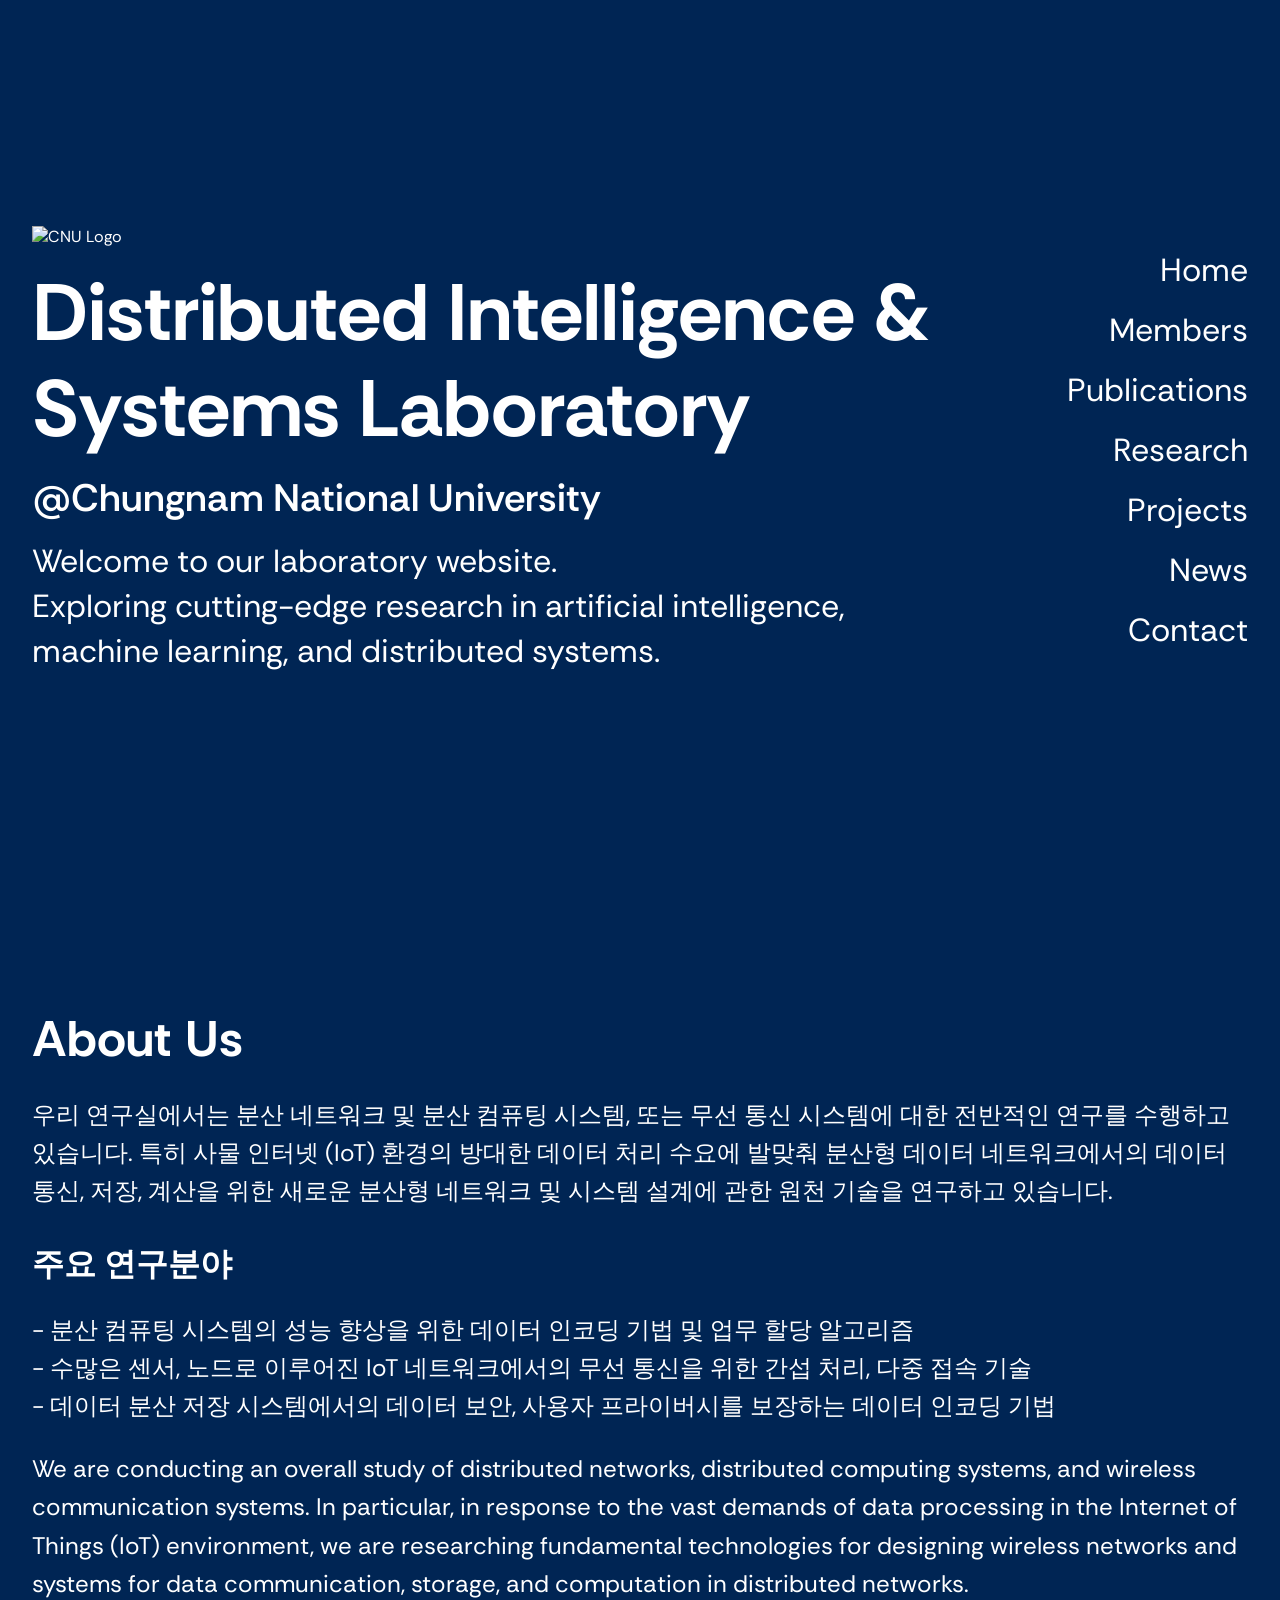
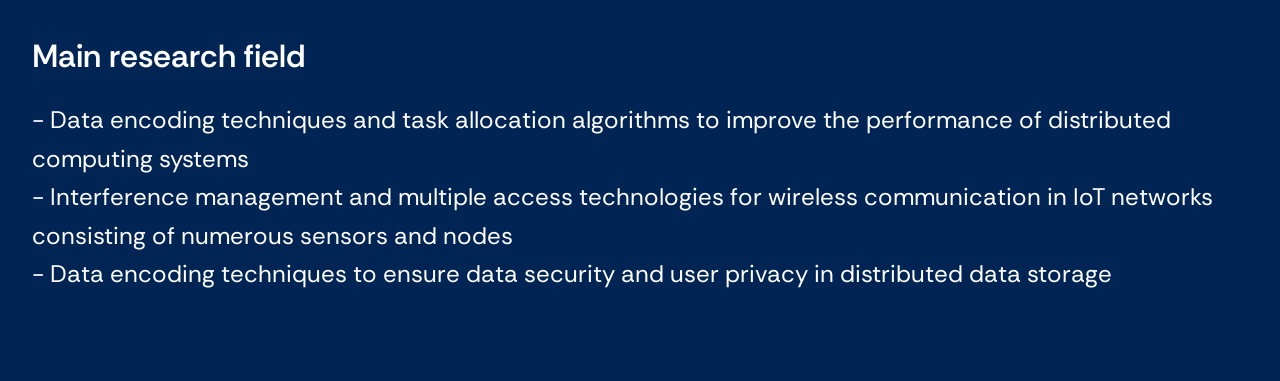
==== index.html @ 3c8310c6 "Add files via upload" ====
<!DOCTYPE html>
<html lang="en">
<head>
  <!-- Open Graph meta tags -->
  <meta property="og:url" content="https://dislab5504.github.io/index.html">
  <meta property="og:title" content="CNU DIS LAB">
  <meta property="og:type" content="website">
  <meta property="og:image" content="https://github.com/dislab5504/dislab5504.github.io/blob/main/assets/thumb.JPG">
  <meta property="og:description" content="Welcome to our laboratory website. Exploring cutting-edge research in artificial intelligence, machine learning, and distributed systems.">
  <meta charset="UTF-8">
  <title>Distributed Intelligence &amp; Systems Laboratory</title>
  <meta name="viewport" content="width=device-width, initial-scale=1.0">

  <!-- Rethink Sans 폰트 로드 (가중치 300, 600, 700 사용, Variable 포함) -->
  <link href="https://fonts.googleapis.com/css2?family=Rethink+Sans:wght@300;600;700&display=swap" rel="stylesheet">

  <!-- three.js, Vanta.js -->
  <script src="https://cdnjs.cloudflare.com/ajax/libs/three.js/r134/three.min.js"></script>
  <!-- 실제 환경에 맞춰 Vanta.js 경로 수정 -->
  <script src="./dist/vanta.net.min.js"></script>

  <style>
    /* 기본 리셋 및 폰트 적용 */
    html, body {
      margin: 0;
      padding: 0;
      width: 100%;
      height: 100%;
      font-family: 'Rethink Sans', sans-serif;
      background-color: #002554; /* Pantone 655C 근사값 */
      color: #ffffff;
      box-sizing: border-box;
    }
    *, *::before, *::after {
      box-sizing: inherit;
    }

    /* Vanta.js 전체 화면 컨테이너 */
    .vanta-container {
      position: relative;
      width: 100%;
      height: 100vh;  /* 화면 전체 높이를 Vanta가 차지하도록 */
      overflow: hidden;
    }
    .vanta-bg {
      position: absolute;
      top: 0;
      left: 0;
      width: 100%;
      height: 100%;
      z-index: -1; /* 내용 뒤에 위치 */
    }

    /* 전체를 감싸는 래퍼: 가로 폭 제한 & 좌우 패딩 */
    .wrapper {
      display: flex;
      align-items: center;            /* 수직 가운데 정렬 */
      justify-content: space-between; /* 왼쪽: 콘텐츠, 오른쪽: 메뉴 */
      width: 100%;
      height: 100%;
      max-width: 2560px;             /* 요청에 따른 최대 폭 */
      margin: 0 auto;
      padding: 2rem;                 /* 좌우 간격을 넉넉히 */
    }

    /* 왼쪽 콘텐츠 */
    .content {
      max-width: 1200px;             /* 콘텐츠 폭 (필요 시 조정) */
      text-align: left;
    }
    /* 로고 크기: 더 크게 조정 */
    .logo {
      width: clamp(120px, 15vh, 200px);
      margin-bottom: 2vh;
    }

    /* 연구실 이름: Bold(700) */
    h1 {
      margin: 0;
      font-size: clamp(40px, 7vw, 80px); /* 최소 40px ~ 최대 80px */
      font-weight: 700;
      line-height: 1.2;
    }

    /* @ChungNam National University: Semi-Bold(600) */
    .semi-bold {
      font-size: clamp(20px, 3vw, 40px);
      font-weight: 600;
      margin-top: 1rem;
      display: block;
    }

    /* 설명 텍스트: 폰트 사이즈 줄임 */
    .desc {
      font-size: clamp(16px, 2.5vw, 32px);
      font-weight: 200;
      line-height: 1.4;
      margin: 1rem 0 0 0;
    }

    /* 오른쪽 메뉴 */
    .menu {
      display: flex;
      flex-direction: column;
      align-items: flex-end;
      gap: 2vh; /* 메뉴 항목 간 간격 */
    }
    .menu a {
      color: #ffffff;
      text-decoration: none;
      font-size: clamp(18px, 3vw, 32px);
      font-weight: 400;
      transition: color 0.3s;
    }
    .menu a:hover {
      color: #ccc;
    }

    /* About Us 섹션 스타일 */
    .about-section {
      background-color: #002554;  /* 전체 페이지와 동일한 배경색 */
      color: #ffffff;
      padding: 4rem 2rem;        /* 내용이 잘 보이도록 여백 추가 */
      max-width: 2560px;         /* 상단 wrapper와 동일한 최대 폭 기준 */
      margin: 0 auto;
    }
    .about-section h2 {
      font-size: clamp(30px, 5vw, 50px);
      font-weight: 700;
      margin-bottom: 1.5rem;
    }
    .about-section p {
      font-size: clamp(16px, 2vw, 24px);
      line-height: 1.6;
      margin-bottom: 1.5rem;
    }
    .about-section h3 {
      font-size: clamp(20px, 3vw, 32px);
      font-weight: 600;
      margin-top: 2rem;
      margin-bottom: 1rem;
    }
  </style>
</head>
<body>
  <!-- 상단(첫 화면) 영역 -->
  <div class="vanta-container" id="vanta-area">
    <div class="vanta-bg"></div>

    <!-- 좌: 콘텐츠, 우: 메뉴 -->
    <div class="wrapper">
      <!-- 왼쪽 콘텐츠 -->
      <div class="content">
        <img
          src="https://raw.githubusercontent.com/dislab5504/dislab5504.github.io/main/src/img/cnu_logo.png"
          alt="CNU Logo"
          class="logo"
        >
        <h1>Distributed Intelligence &amp; Systems Laboratory</h1>
        
        <!-- @ChungNam National University -->
        <div class="semi-bold">@Chungnam National University</div>
        
        <!-- 설명 텍스트 -->
        <div class="desc">
          Welcome to our laboratory website.<br>
          Exploring cutting-edge research in artificial intelligence,<br>
          machine learning, and distributed systems.
        </div>
      </div>

      <!-- 오른쪽 메뉴 -->
      <nav class="menu">
        <a href="#">Home</a>
        <a href="members.html">Members</a>
        <a href="publications.html">Publications</a>
        <a href="research.html">Research</a>
        <a href="projects.html">Projects</a>
        
        <a href="news.html">News</a>
        <!-- Contact 메뉴 추가 -->
        <a href="contact.html">Contact</a>
      </nav>
    </div>
  </div>
  
  <!-- 스크롤을 내려서 볼 수 있는 About Us 섹션 -->
  <section class="about-section">
    <h2>About Us</h2>
    <p>
      우리 연구실에서는 분산 네트워크 및 분산 컴퓨팅 시스템, 또는 무선 통신 시스템에 대한 전반적인 연구를 수행하고 있습니다.
      특히 사물 인터넷 (IoT) 환경의 방대한 데이터 처리 수요에 발맞춰 분산형 데이터 네트워크에서의 데이터 통신, 저장, 계산을 위한 
      새로운 분산형 네트워크 및 시스템 설계에 관한 원천 기술을 연구하고 있습니다.
    </p>
    <h3>주요 연구분야</h3>
    <p>
      - 분산 컴퓨팅 시스템의 성능 향상을 위한 데이터 인코딩 기법 및 업무 할당 알고리즘<br>
      - 수많은 센서, 노드로 이루어진 IoT 네트워크에서의 무선 통신을 위한 간섭 처리, 다중 접속 기술<br>
      - 데이터 분산 저장 시스템에서의 데이터 보안, 사용자 프라이버시를 보장하는 데이터 인코딩 기법
    </p>
    <p>
      We are conducting an overall study of distributed networks, distributed computing systems, and wireless communication systems.
      In particular, in response to the vast demands of data processing in the Internet of Things (IoT) environment, we are researching
      fundamental technologies for designing wireless networks and systems for data communication, storage, and computation in
      distributed networks.
    </p>
    <h3>Main research field</h3>
    <p>
      - Data encoding techniques and task allocation algorithms to improve the performance of distributed computing systems<br>
      - Interference management and multiple access technologies for wireless communication in IoT networks consisting of numerous sensors and nodes<br>
      - Data encoding techniques to ensure data security and user privacy in distributed data storage
    </p>
  </section>

  <!-- Vanta.js 초기화 스크립트 -->
  <script>
    VANTA.NET({
      el: "#vanta-area",
      mouseControls: true,
      touchControls: true,
      gyroControls: false,
      minHeight: 200.00,
      minWidth: 200.00,
      scale: 1.00,
      scaleMobile: 1.00,
      color: 0xffffff,         // 라인 색상
      backgroundColor: 0x002554, // Pantone 655C 헥스 코드
      points: 20               // points 설정
    });
  </script>
</body>
</html>
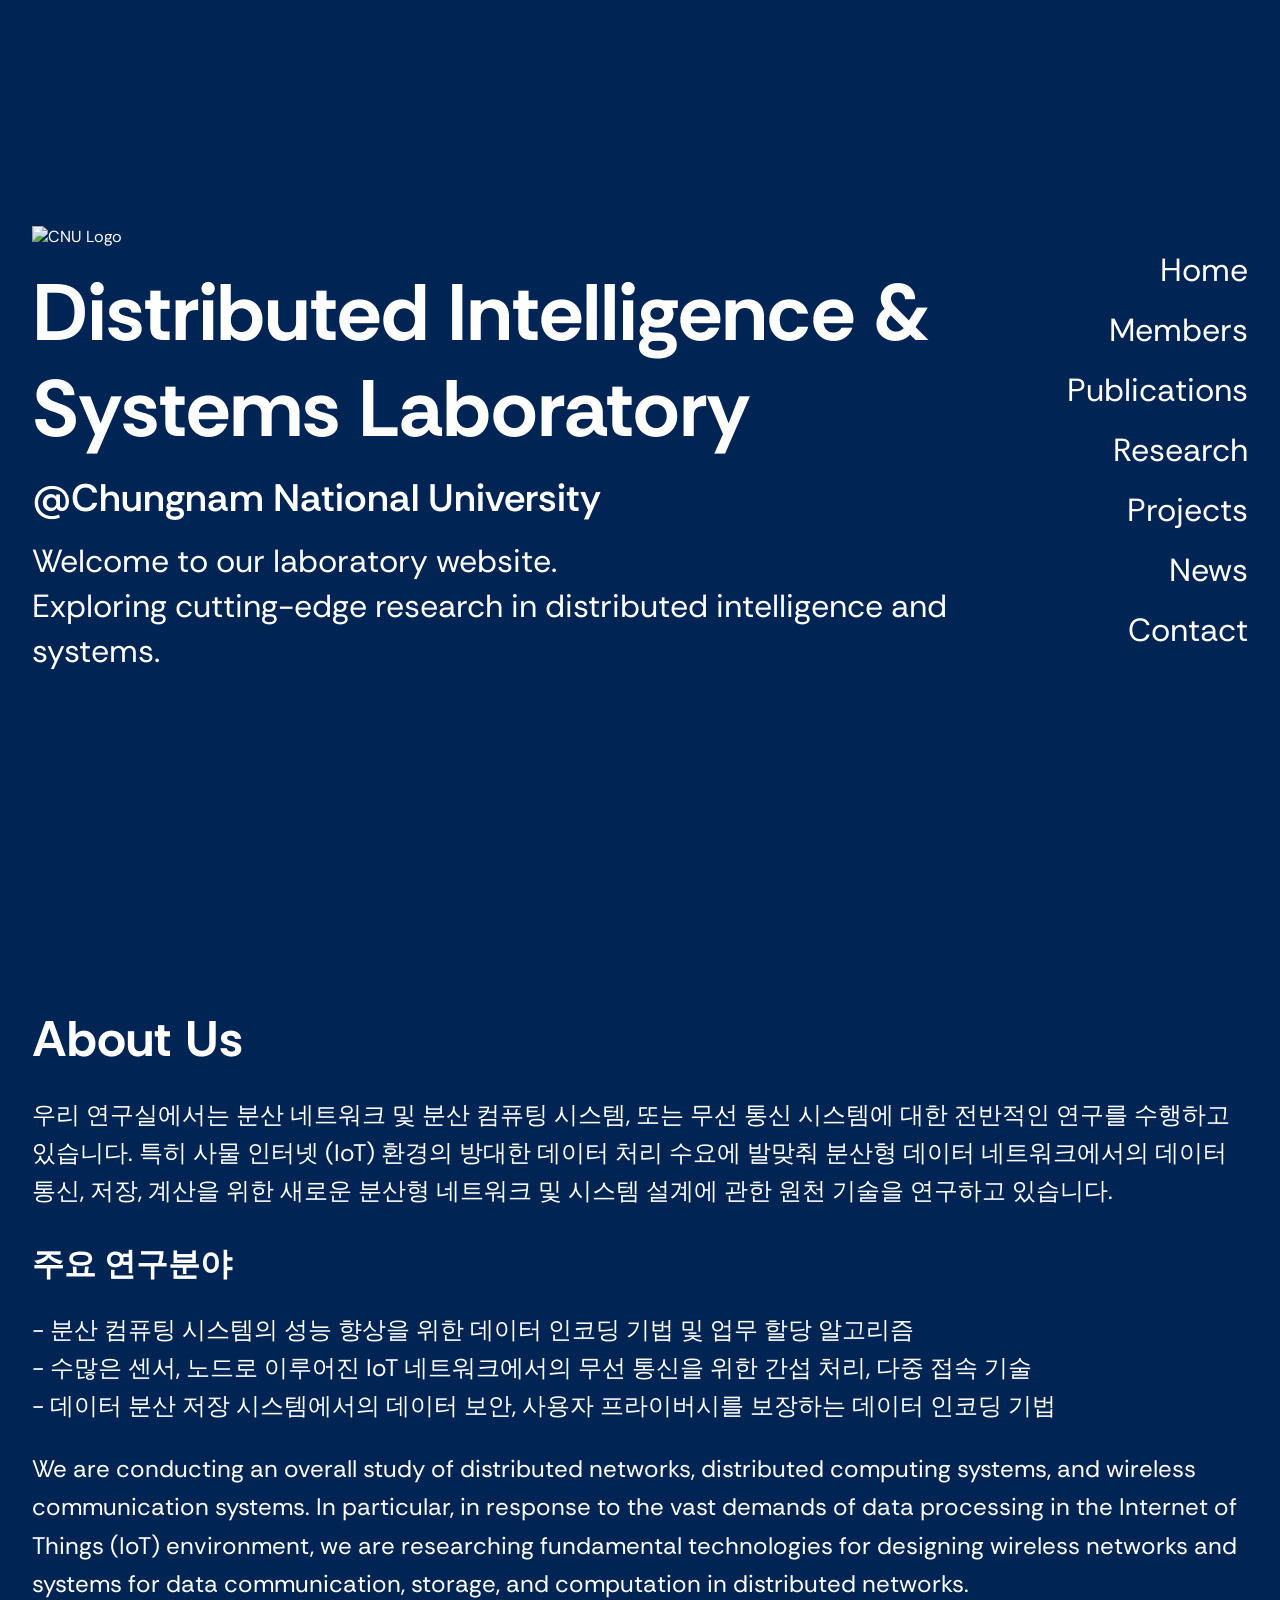
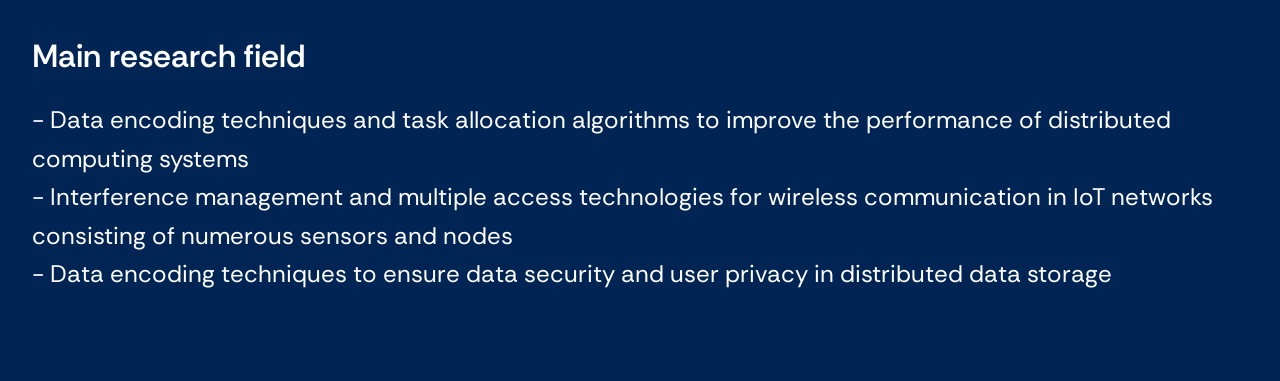
==== commit 1d787135: "Update index.html" ====
--- a/index.html
+++ b/index.html
@@ -164,8 +164,8 @@
         <!-- 설명 텍스트 -->
         <div class="desc">
           Welcome to our laboratory website.<br>
-          Exploring cutting-edge research in artificial intelligence,<br>
-          machine learning, and distributed systems.
+          Exploring cutting-edge research in distributed intelligence and systems.<br>
+           
         </div>
       </div>
 
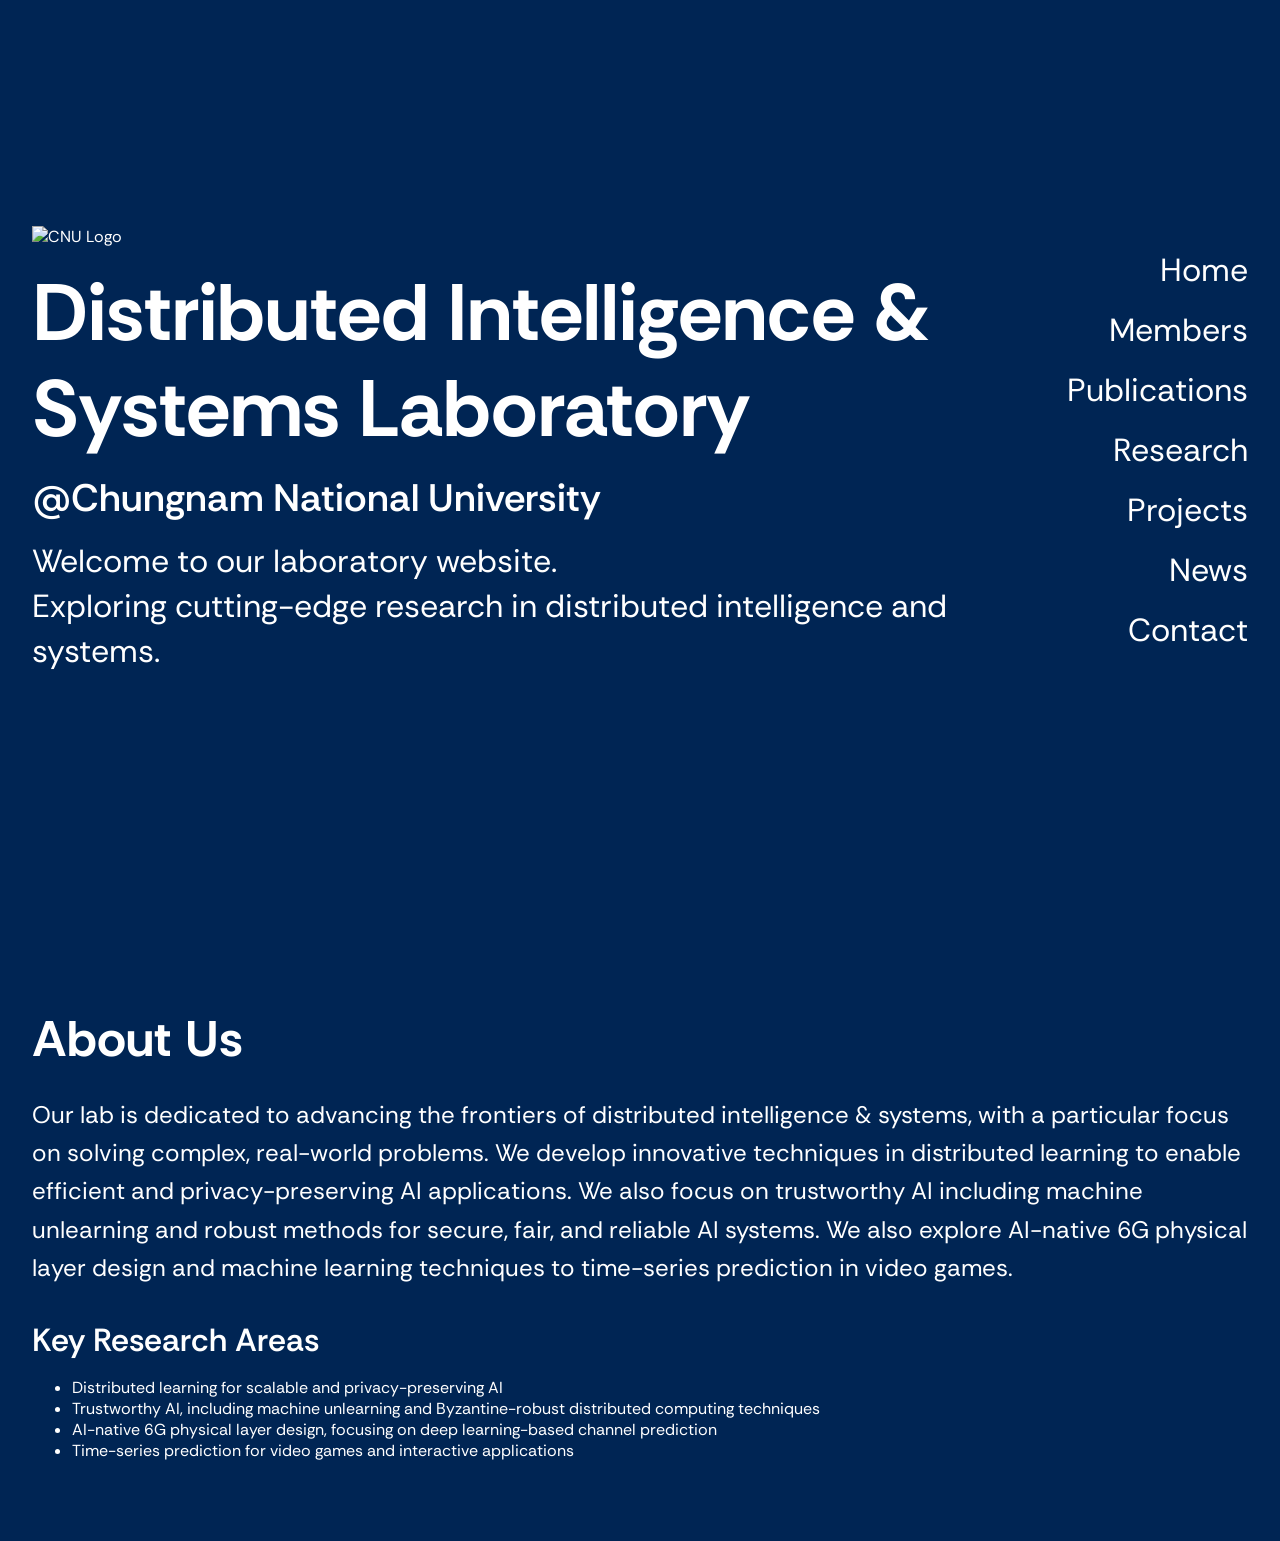
==== commit 217fe417: "Update index.html" ====
--- a/index.html
+++ b/index.html
@@ -184,32 +184,19 @@
     </div>
   </div>
   
-  <!-- 스크롤을 내려서 볼 수 있는 About Us 섹션 -->
+  <!-- Updated About Us Section -->
   <section class="about-section">
     <h2>About Us</h2>
     <p>
-      우리 연구실에서는 분산 네트워크 및 분산 컴퓨팅 시스템, 또는 무선 통신 시스템에 대한 전반적인 연구를 수행하고 있습니다.
-      특히 사물 인터넷 (IoT) 환경의 방대한 데이터 처리 수요에 발맞춰 분산형 데이터 네트워크에서의 데이터 통신, 저장, 계산을 위한 
-      새로운 분산형 네트워크 및 시스템 설계에 관한 원천 기술을 연구하고 있습니다.
+      Our lab is dedicated to advancing the frontiers of distributed intelligence &amp; systems, with a particular focus on solving complex, real-world problems. We develop innovative techniques in distributed learning to enable efficient and privacy-preserving AI applications. We also focus on trustworthy AI including machine unlearning and robust methods for secure, fair, and reliable AI systems. We also explore AI-native 6G physical layer design and machine learning techniques to time-series prediction in video games.
     </p>
-    <h3>주요 연구분야</h3>
-    <p>
-      - 분산 컴퓨팅 시스템의 성능 향상을 위한 데이터 인코딩 기법 및 업무 할당 알고리즘<br>
-      - 수많은 센서, 노드로 이루어진 IoT 네트워크에서의 무선 통신을 위한 간섭 처리, 다중 접속 기술<br>
-      - 데이터 분산 저장 시스템에서의 데이터 보안, 사용자 프라이버시를 보장하는 데이터 인코딩 기법
-    </p>
-    <p>
-      We are conducting an overall study of distributed networks, distributed computing systems, and wireless communication systems.
-      In particular, in response to the vast demands of data processing in the Internet of Things (IoT) environment, we are researching
-      fundamental technologies for designing wireless networks and systems for data communication, storage, and computation in
-      distributed networks.
-    </p>
-    <h3>Main research field</h3>
-    <p>
-      - Data encoding techniques and task allocation algorithms to improve the performance of distributed computing systems<br>
-      - Interference management and multiple access technologies for wireless communication in IoT networks consisting of numerous sensors and nodes<br>
-      - Data encoding techniques to ensure data security and user privacy in distributed data storage
-    </p>
+    <h3>Key Research Areas</h3>
+    <ul>
+      <li>Distributed learning for scalable and privacy-preserving AI</li>
+      <li>Trustworthy AI, including machine unlearning and Byzantine-robust distributed computing techniques</li>
+      <li>AI-native 6G physical layer design, focusing on deep learning-based channel prediction</li>
+      <li>Time-series prediction for video games and interactive applications</li>
+    </ul>
   </section>
 
   <!-- Vanta.js 초기화 스크립트 -->
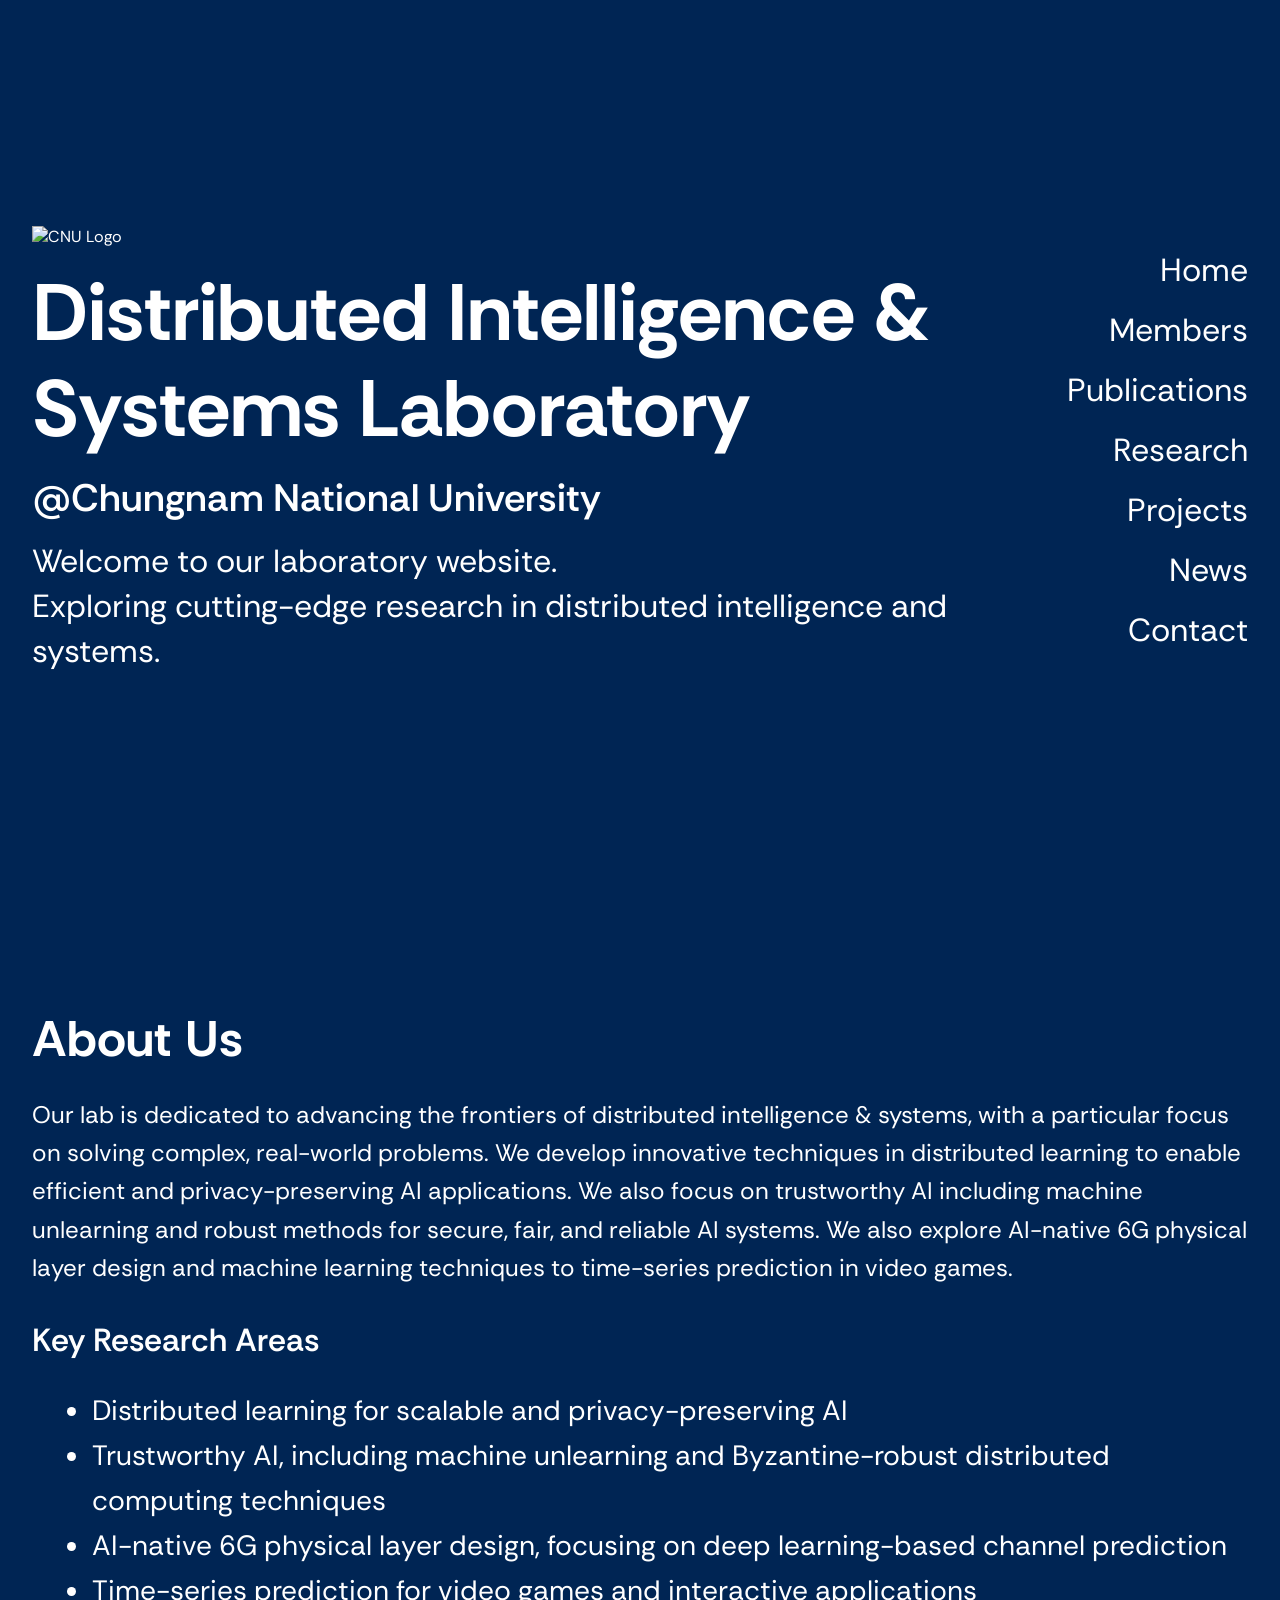
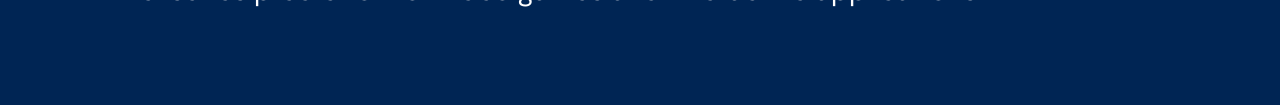
==== commit 42b8b2f6: "Update index.html" ====
--- a/index.html
+++ b/index.html
@@ -185,19 +185,21 @@
   </div>
   
   <!-- Updated About Us Section -->
+  <!-- Updated About Us Section with Larger List Font -->
   <section class="about-section">
     <h2>About Us</h2>
     <p>
       Our lab is dedicated to advancing the frontiers of distributed intelligence &amp; systems, with a particular focus on solving complex, real-world problems. We develop innovative techniques in distributed learning to enable efficient and privacy-preserving AI applications. We also focus on trustworthy AI including machine unlearning and robust methods for secure, fair, and reliable AI systems. We also explore AI-native 6G physical layer design and machine learning techniques to time-series prediction in video games.
     </p>
     <h3>Key Research Areas</h3>
-    <ul>
+    <ul style="font-size: clamp(18px, 2.5vw, 28px); line-height: 1.6; margin-left: 20px;">
       <li>Distributed learning for scalable and privacy-preserving AI</li>
       <li>Trustworthy AI, including machine unlearning and Byzantine-robust distributed computing techniques</li>
       <li>AI-native 6G physical layer design, focusing on deep learning-based channel prediction</li>
       <li>Time-series prediction for video games and interactive applications</li>
     </ul>
   </section>
+
 
   <!-- Vanta.js 초기화 스크립트 -->
   <script>
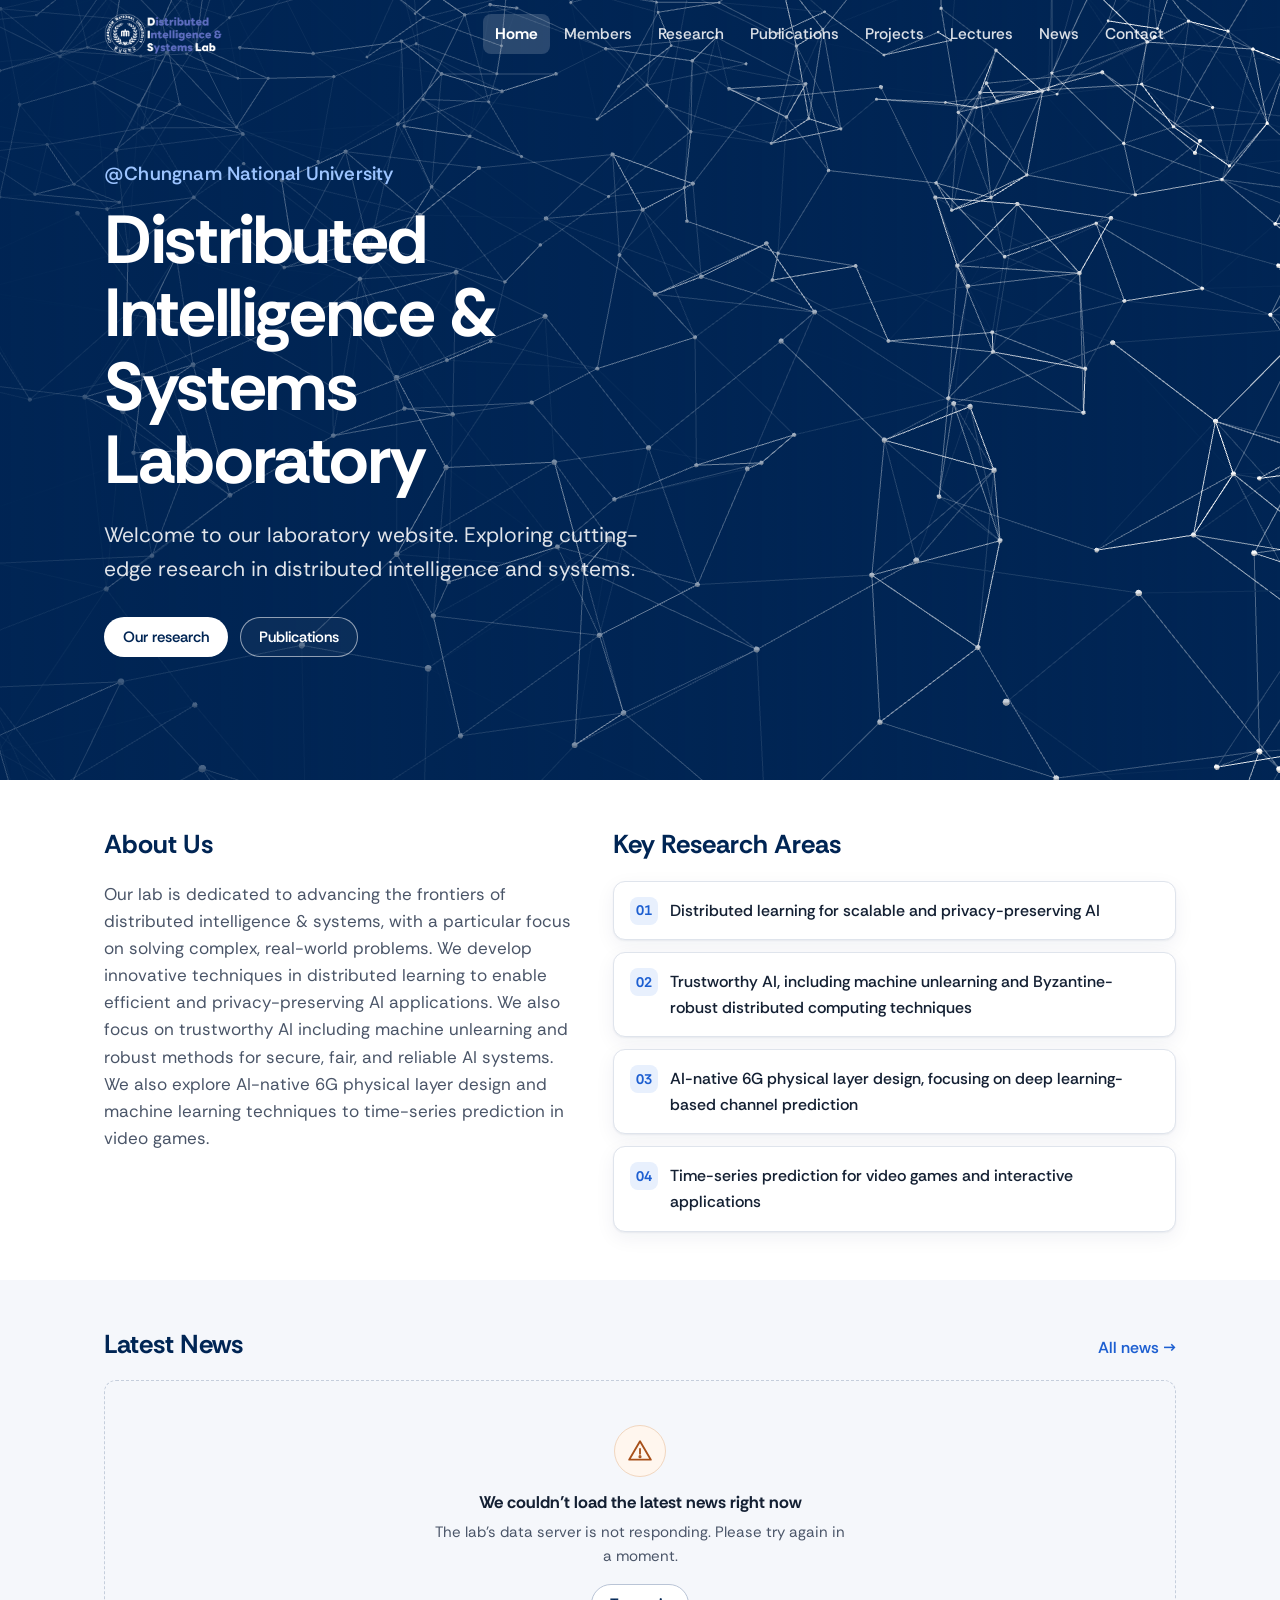
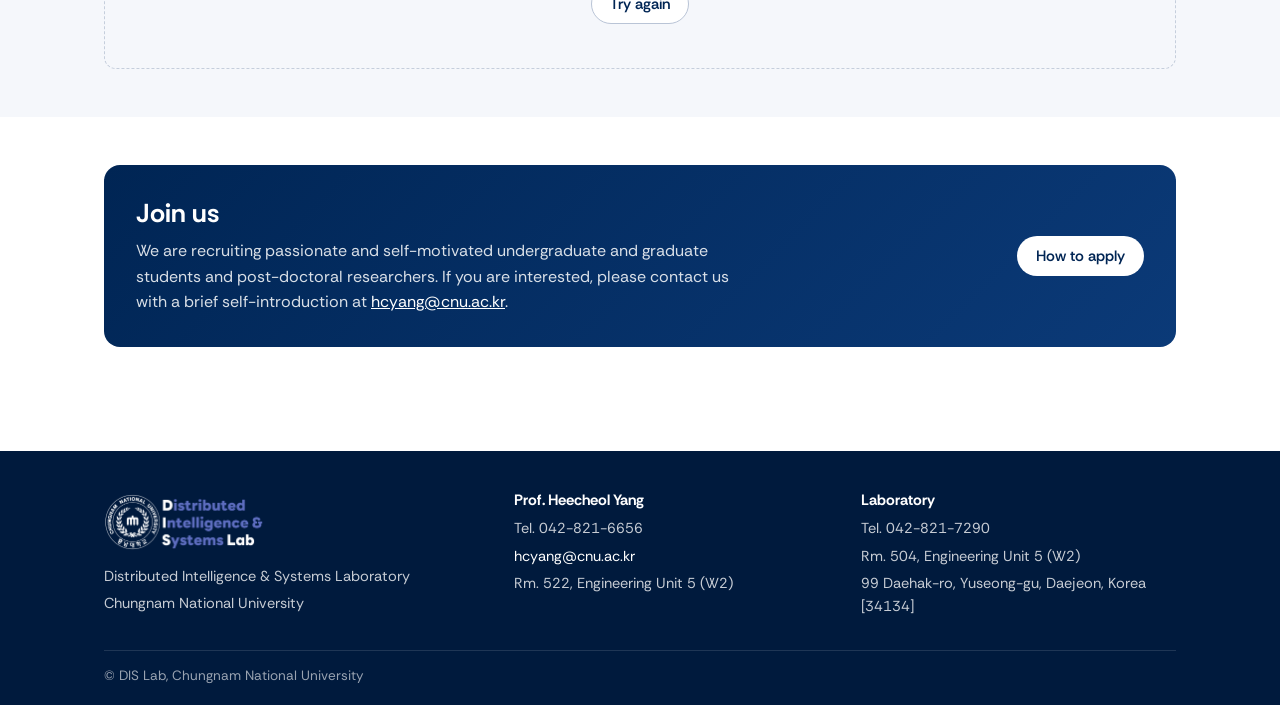
==== commit 171a4274: "Redesign public pages; shared API config, year-grouped publications - Shared header/footer/styleshee" ====
--- a/index.html
+++ b/index.html
@@ -1,221 +1,165 @@
 <!DOCTYPE html>
 <html lang="en">
 <head>
-  <!-- Open Graph meta tags -->
-  <meta property="og:url" content="https://dislab5504.github.io/index.html">
-  <meta property="og:title" content="CNU DIS LAB">
+  <meta charset="UTF-8">
+  <meta name="viewport" content="width=device-width, initial-scale=1.0">
+  <title>Distributed Intelligence &amp; Systems Laboratory</title>
+  <meta name="description" content="Distributed Intelligence &amp; Systems Laboratory at Chungnam National University: research in distributed learning, trustworthy AI and AI-native 6G.">
   <meta property="og:type" content="website">
-  <meta property="og:image" content="https://github.com/dislab5504/dislab5504.github.io/blob/main/assets/thumb.JPG">
-  <meta property="og:description" content="Welcome to our laboratory website. Exploring cutting-edge research in artificial intelligence, machine learning, and distributed systems.">
-  <meta charset="UTF-8">
-  <title>Distributed Intelligence &amp; Systems Laboratory</title>
-  <meta name="viewport" content="width=device-width, initial-scale=1.0">
-
-  <!-- Rethink Sans 폰트 로드 (가중치 300, 600, 700 사용, Variable 포함) -->
-  <link href="https://fonts.googleapis.com/css2?family=Rethink+Sans:wght@300;600;700&display=swap" rel="stylesheet">
-
-  <!-- three.js, Vanta.js -->
-  <script src="https://cdnjs.cloudflare.com/ajax/libs/three.js/r134/three.min.js"></script>
-  <!-- 실제 환경에 맞춰 Vanta.js 경로 수정 -->
-  <script src="./dist/vanta.net.min.js"></script>
-
-  <style>
-    /* 기본 리셋 및 폰트 적용 */
-    html, body {
-      margin: 0;
-      padding: 0;
-      width: 100%;
-      height: 100%;
-      font-family: 'Rethink Sans', sans-serif;
-      background-color: #002554; /* Pantone 655C 근사값 */
-      color: #ffffff;
-      box-sizing: border-box;
-    }
-    *, *::before, *::after {
-      box-sizing: inherit;
-    }
-
-    /* Vanta.js 전체 화면 컨테이너 */
-    .vanta-container {
-      position: relative;
-      width: 100%;
-      height: 100vh;  /* 화면 전체 높이를 Vanta가 차지하도록 */
-      overflow: hidden;
-    }
-    .vanta-bg {
-      position: absolute;
-      top: 0;
-      left: 0;
-      width: 100%;
-      height: 100%;
-      z-index: -1; /* 내용 뒤에 위치 */
-    }
-
-    /* 전체를 감싸는 래퍼: 가로 폭 제한 & 좌우 패딩 */
-    .wrapper {
-      display: flex;
-      align-items: center;            /* 수직 가운데 정렬 */
-      justify-content: space-between; /* 왼쪽: 콘텐츠, 오른쪽: 메뉴 */
-      width: 100%;
-      height: 100%;
-      max-width: 2560px;             /* 요청에 따른 최대 폭 */
-      margin: 0 auto;
-      padding: 2rem;                 /* 좌우 간격을 넉넉히 */
-    }
-
-    /* 왼쪽 콘텐츠 */
-    .content {
-      max-width: 1200px;             /* 콘텐츠 폭 (필요 시 조정) */
-      text-align: left;
-    }
-    /* 로고 크기: 더 크게 조정 */
-    .logo {
-      width: clamp(120px, 15vh, 200px);
-      margin-bottom: 2vh;
-    }
-
-    /* 연구실 이름: Bold(700) */
-    h1 {
-      margin: 0;
-      font-size: clamp(40px, 7vw, 80px); /* 최소 40px ~ 최대 80px */
-      font-weight: 700;
-      line-height: 1.2;
-    }
-
-    /* @ChungNam National University: Semi-Bold(600) */
-    .semi-bold {
-      font-size: clamp(20px, 3vw, 40px);
-      font-weight: 600;
-      margin-top: 1rem;
-      display: block;
-    }
-
-    /* 설명 텍스트: 폰트 사이즈 줄임 */
-    .desc {
-      font-size: clamp(16px, 2.5vw, 32px);
-      font-weight: 200;
-      line-height: 1.4;
-      margin: 1rem 0 0 0;
-    }
-
-    /* 오른쪽 메뉴 */
-    .menu {
-      display: flex;
-      flex-direction: column;
-      align-items: flex-end;
-      gap: 2vh; /* 메뉴 항목 간 간격 */
-    }
-    .menu a {
-      color: #ffffff;
-      text-decoration: none;
-      font-size: clamp(18px, 3vw, 32px);
-      font-weight: 400;
-      transition: color 0.3s;
-    }
-    .menu a:hover {
-      color: #ccc;
-    }
-
-    /* About Us 섹션 스타일 */
-    .about-section {
-      background-color: #002554;  /* 전체 페이지와 동일한 배경색 */
-      color: #ffffff;
-      padding: 4rem 2rem;        /* 내용이 잘 보이도록 여백 추가 */
-      max-width: 2560px;         /* 상단 wrapper와 동일한 최대 폭 기준 */
-      margin: 0 auto;
-    }
-    .about-section h2 {
-      font-size: clamp(30px, 5vw, 50px);
-      font-weight: 700;
-      margin-bottom: 1.5rem;
-    }
-    .about-section p {
-      font-size: clamp(16px, 2vw, 24px);
-      line-height: 1.6;
-      margin-bottom: 1.5rem;
-    }
-    .about-section h3 {
-      font-size: clamp(20px, 3vw, 32px);
-      font-weight: 600;
-      margin-top: 2rem;
-      margin-bottom: 1rem;
-    }
-  </style>
+  <meta property="og:url" content="https://cnu-dislab.github.io/">
+  <meta property="og:title" content="Distributed Intelligence &amp; Systems Laboratory">
+  <meta property="og:description" content="Distributed Intelligence &amp; Systems Laboratory at Chungnam National University: research in distributed learning, trustworthy AI and AI-native 6G.">
+  <meta property="og:image" content="https://cnu-dislab.github.io/assets/thumb.JPG">
+  <link rel="icon" type="image/png" href="src/img/cnu_logo.png">
+  <link rel="preconnect" href="https://fonts.googleapis.com">
+  <link rel="preconnect" href="https://fonts.gstatic.com" crossorigin>
+  <link href="https://fonts.googleapis.com/css2?family=Noto+Sans+KR:wght@400;500;700&amp;family=Rethink+Sans:wght@400;500;600;700&amp;display=swap" rel="stylesheet">
+  <link rel="stylesheet" href="assets/css/site.css">
 </head>
 <body>
-  <!-- 상단(첫 화면) 영역 -->
-  <div class="vanta-container" id="vanta-area">
-    <div class="vanta-bg"></div>
-
-    <!-- 좌: 콘텐츠, 우: 메뉴 -->
-    <div class="wrapper">
-      <!-- 왼쪽 콘텐츠 -->
-      <div class="content">
-        <img
-          src="https://raw.githubusercontent.com/dislab5504/dislab5504.github.io/main/src/img/cnu_logo.png"
-          alt="CNU Logo"
-          class="logo"
-        >
-        <h1>Distributed Intelligence &amp; Systems Laboratory</h1>
-        
-        <!-- @ChungNam National University -->
-        <div class="semi-bold">@Chungnam National University</div>
-        
-        <!-- 설명 텍스트 -->
-        <div class="desc">
-          Welcome to our laboratory website.<br>
-          Exploring cutting-edge research in distributed intelligence and systems.<br>
-           
-        </div>
-      </div>
-
-      <!-- 오른쪽 메뉴 -->
-      <nav class="menu">
-        <a href="#">Home</a>
+  <header class="site-header site-header--overlay">
+    <div class="container header-inner">
+      <a class="brand" href="index.html" aria-label="DIS Lab home">
+        <img src="src/img/lab_logo.png" width="1280" height="500" alt="Distributed Intelligence &amp; Systems Lab, Chungnam National University">
+      </a>
+      <button type="button" class="nav-toggle" aria-label="Menu" aria-expanded="false" aria-controls="site-nav"><span></span><span></span><span></span></button>
+      <nav id="site-nav" class="site-nav" aria-label="Main">
+        <a href="index.html" aria-current="page">Home</a>
         <a href="members.html">Members</a>
+        <a href="research.html">Research</a>
         <a href="publications.html">Publications</a>
-        <a href="research.html">Research</a>
         <a href="projects.html">Projects</a>
-        
+        <a href="lectures.html">Lectures</a>
         <a href="news.html">News</a>
-        <!-- Contact 메뉴 추가 -->
         <a href="contact.html">Contact</a>
       </nav>
     </div>
-  </div>
-  
-  <!-- Updated About Us Section -->
-  <!-- Updated About Us Section with Larger List Font -->
-  <section class="about-section">
-    <h2>About Us</h2>
-    <p>
-      Our lab is dedicated to advancing the frontiers of distributed intelligence &amp; systems, with a particular focus on solving complex, real-world problems. We develop innovative techniques in distributed learning to enable efficient and privacy-preserving AI applications. We also focus on trustworthy AI including machine unlearning and robust methods for secure, fair, and reliable AI systems. We also explore AI-native 6G physical layer design and machine learning techniques to time-series prediction in video games.
-    </p>
-    <h3>Key Research Areas</h3>
-    <ul style="font-size: clamp(18px, 2.5vw, 28px); line-height: 1.6; margin-left: 20px;">
-      <li>Distributed learning for scalable and privacy-preserving AI</li>
-      <li>Trustworthy AI, including machine unlearning and Byzantine-robust distributed computing techniques</li>
-      <li>AI-native 6G physical layer design, focusing on deep learning-based channel prediction</li>
-      <li>Time-series prediction for video games and interactive applications</li>
-    </ul>
-  </section>
+  </header>
+  <main>
+    <section class="hero" id="hero">
+      <div class="hero-bg" id="hero-bg" aria-hidden="true"></div>
+      <div class="container">
+        <p class="hero-kicker">@Chungnam National University</p>
+        <h1>Distributed Intelligence &amp; Systems Laboratory</h1>
+        <p class="hero-desc">Welcome to our laboratory website. Exploring cutting-edge research in distributed intelligence and systems.</p>
+        <div class="hero-actions">
+          <a class="btn btn--primary" href="research.html">Our research</a>
+          <a class="btn btn--ghost" href="publications.html">Publications</a>
+        </div>
+      </div>
+    </section>
 
+    <section class="section" id="about">
+      <div class="container about-grid">
+        <div>
+          <h2 class="section-title">About Us</h2>
+          <p>Our lab is dedicated to advancing the frontiers of distributed intelligence &amp; systems, with a particular focus on solving complex, real-world problems. We develop innovative techniques in distributed learning to enable efficient and privacy-preserving AI applications. We also focus on trustworthy AI including machine unlearning and robust methods for secure, fair, and reliable AI systems. We also explore AI-native 6G physical layer design and machine learning techniques to time-series prediction in video games.</p>
+        </div>
+        <div>
+          <h2 class="section-title">Key Research Areas</h2>
+          <ul class="area-list">
+            <li>Distributed learning for scalable and privacy-preserving AI</li>
+            <li>Trustworthy AI, including machine unlearning and Byzantine-robust distributed computing techniques</li>
+            <li>AI-native 6G physical layer design, focusing on deep learning-based channel prediction</li>
+            <li>Time-series prediction for video games and interactive applications</li>
+          </ul>
+        </div>
+      </div>
+    </section>
 
-  <!-- Vanta.js 초기화 스크립트 -->
+    <section class="section section--alt" id="latest-news">
+      <div class="container">
+        <div class="section-head">
+          <h2 class="section-title">Latest News</h2>
+          <a href="news.html">All news &rarr;</a>
+        </div>
+        <div id="homeNews"></div>
+      </div>
+    </section>
+
+    <section class="section" id="join">
+      <div class="container">
+        <div class="cta">
+          <div>
+            <h2>Join us</h2>
+            <p>We are recruiting passionate and self-motivated undergraduate and graduate students and post-doctoral researchers. If you are interested, please contact us with a brief self-introduction at <a href="mailto:hcyang@cnu.ac.kr">hcyang@cnu.ac.kr</a>.</p>
+          </div>
+          <a class="btn btn--primary" href="contact.html">How to apply</a>
+        </div>
+      </div>
+    </section>
+  </main>
+  <footer class="site-footer">
+    <div class="container footer-inner">
+      <div class="footer-brand">
+        <img src="src/img/lab_logo.png" width="1280" height="500" alt="" loading="lazy">
+        <p>Distributed Intelligence &amp; Systems Laboratory</p>
+        <p>Chungnam National University</p>
+      </div>
+      <div>
+        <h2>Prof. Heecheol Yang</h2>
+        <p>Tel. 042-821-6656</p>
+        <p><a href="mailto:hcyang@cnu.ac.kr">hcyang@cnu.ac.kr</a></p>
+        <p>Rm. 522, Engineering Unit 5 (W2)</p>
+      </div>
+      <div>
+        <h2>Laboratory</h2>
+        <p>Tel. 042-821-7290</p>
+        <p>Rm. 504, Engineering Unit 5 (W2)</p>
+        <p>99 Daehak-ro, Yuseong-gu, Daejeon, Korea [34134]</p>
+      </div>
+    </div>
+    <div class="container footer-bottom"><span>&copy; DIS Lab, Chungnam National University</span></div>
+  </footer>
+  <script src="assets/js/config.js"></script>
+  <script src="assets/js/site.js"></script>
   <script>
-    VANTA.NET({
-      el: "#vanta-area",
-      mouseControls: true,
-      touchControls: true,
-      gyroControls: false,
-      minHeight: 200.00,
-      minWidth: 200.00,
-      scale: 1.00,
-      scaleMobile: 1.00,
-      color: 0xffffff,         // 라인 색상
-      backgroundColor: 0x002554, // Pantone 655C 헥스 코드
-      points: 20               // points 설정
+    DISLAB.load({
+      target: 'homeNews',
+      paths: ['/api/news'],
+      label: 'the latest news',
+      skeletonCount: 2,
+      render: function (news) {
+        var el = document.getElementById('homeNews');
+        var items = DISLAB.sortNews(news).slice(0, 3);
+        el.innerHTML = items.length
+          ? '<ul class="news-list">' + items.map(DISLAB.newsItemHTML).join('') + '</ul>'
+          : DISLAB.emptyHTML('No news yet', 'Announcements will appear here.');
+      }
     });
+
+    /* Animated network background: purely decorative, loaded after the content
+       and skipped when the visitor prefers reduced motion or WebGL is missing. */
+    (function () {
+      var reduce = window.matchMedia && window.matchMedia('(prefers-reduced-motion: reduce)').matches;
+      if (reduce) { return; }
+      function add(src, next) {
+        var s = document.createElement('script');
+        s.src = src; s.onload = next;
+        document.body.appendChild(s);
+      }
+      window.addEventListener('load', function () {
+        add('three.min.js', function () {
+          add('dist/vanta.net.min.js', function () {
+            try {
+              VANTA.NET({
+                el: '#hero-bg',
+                mouseControls: true,
+                touchControls: true,
+                gyroControls: false,
+                minHeight: 200.0,
+                minWidth: 200.0,
+                scale: 1.0,
+                scaleMobile: 1.0,
+                color: 0xffffff,
+                backgroundColor: 0x002554,
+                points: 20
+              });
+            } catch (e) { /* the plain navy hero remains */ }
+          });
+        });
+      });
+    })();
   </script>
 </body>
 </html>
--- a/assets/css/site.css
+++ b/assets/css/site.css
@@ -0,0 +1,449 @@
+/* Shared styles for the DIS Lab public pages. No build step: plain CSS. */
+
+:root {
+  --navy: #002554;
+  --navy-deep: #001a3d;
+  --navy-soft: #0b3a78;
+  --accent: #1d5fd1;
+  --accent-soft: #e8f0fd;
+  --sky: #9cc4ff;
+  --ink: #142033;
+  --ink-soft: #4a5568;
+  --ink-faint: #6b7686;
+  --line: #dfe4ec;
+  --surface: #ffffff;
+  --surface-alt: #f5f7fb;
+  --radius: 12px;
+  --shadow: 0 1px 2px rgba(0, 37, 84, .06), 0 6px 20px rgba(0, 37, 84, .06);
+  --font: 'Rethink Sans', 'Noto Sans KR', -apple-system, BlinkMacSystemFont, 'Segoe UI', Roboto, 'Apple SD Gothic Neo', 'Malgun Gothic', sans-serif;
+  --header-h: 68px;
+}
+
+*, *::before, *::after { box-sizing: border-box; }
+
+html { -webkit-text-size-adjust: 100%; scroll-behavior: smooth; }
+
+body {
+  margin: 0;
+  min-height: 100vh;
+  display: flex;
+  flex-direction: column;
+  font-family: var(--font);
+  font-size: 16px;
+  line-height: 1.6;
+  color: var(--ink);
+  background: var(--surface);
+  overflow-wrap: break-word;
+  word-break: keep-all;
+}
+
+main { flex: 1 0 auto; }
+
+[hidden] { display: none !important; }
+
+img { max-width: 100%; height: auto; }
+
+a { color: var(--accent); text-decoration: none; }
+a:hover { text-decoration: underline; }
+
+h1, h2, h3, h4 { line-height: 1.25; margin: 0; color: var(--navy); }
+p { margin: 0 0 1em; }
+
+:focus-visible { outline: 3px solid #6aa5ff; outline-offset: 2px; border-radius: 4px; }
+
+.container { width: 100%; max-width: 1120px; margin: 0 auto; padding: 0 24px; }
+.container--narrow { max-width: 860px; }
+
+.sr-only {
+  position: absolute; width: 1px; height: 1px; margin: -1px; padding: 0;
+  overflow: hidden; clip: rect(0 0 0 0); white-space: nowrap; border: 0;
+}
+
+/* ---------- header / navigation ---------- */
+
+.site-header {
+  position: sticky; top: 0; z-index: 50;
+  background: var(--navy);
+  color: #fff;
+  box-shadow: 0 1px 0 rgba(255, 255, 255, .08);
+}
+.site-header--overlay {
+  position: absolute; left: 0; right: 0;
+  background: transparent; box-shadow: none;
+}
+.header-inner {
+  display: flex; align-items: center; justify-content: space-between;
+  gap: 16px; min-height: var(--header-h);
+}
+.brand { display: inline-flex; align-items: center; flex: none; }
+.brand img { display: block; height: 46px; width: auto; }
+
+.site-nav { display: flex; align-items: center; gap: 2px; }
+.site-nav a {
+  color: rgba(255, 255, 255, .86);
+  font-weight: 500; font-size: 15.5px;
+  padding: 8px 12px; border-radius: 8px;
+  transition: background-color .15s, color .15s;
+}
+.site-nav a:hover { color: #fff; background: rgba(255, 255, 255, .1); text-decoration: none; }
+.site-nav a[aria-current="page"] { color: #fff; background: rgba(255, 255, 255, .16); font-weight: 700; }
+
+.nav-toggle {
+  display: none; flex: none;
+  width: 44px; height: 44px; padding: 0;
+  background: transparent; border: 1px solid rgba(255, 255, 255, .3); border-radius: 10px;
+  cursor: pointer;
+}
+.nav-toggle span {
+  display: block; width: 20px; height: 2px; margin: 4px auto;
+  background: #fff; border-radius: 2px; transition: transform .2s, opacity .2s;
+}
+.nav-open .nav-toggle span:nth-child(1) { transform: translateY(6px) rotate(45deg); }
+.nav-open .nav-toggle span:nth-child(2) { opacity: 0; }
+.nav-open .nav-toggle span:nth-child(3) { transform: translateY(-6px) rotate(-45deg); }
+
+@media (max-width: 900px) {
+  .nav-toggle { display: block; }
+  .site-nav {
+    display: none;
+    position: absolute; top: 100%; left: 0; right: 0;
+    flex-direction: column; align-items: stretch; gap: 0;
+    padding: 8px 16px 16px;
+    background: var(--navy);
+    border-top: 1px solid rgba(255, 255, 255, .12);
+    box-shadow: 0 16px 30px rgba(0, 20, 50, .35);
+  }
+  .nav-open .site-nav { display: flex; }
+  .site-nav a { padding: 12px; font-size: 17px; }
+  .site-header { position: sticky; }
+  .site-header--overlay { position: absolute; }
+  .header-inner { position: static; }
+}
+
+/* ---------- page heading band ---------- */
+
+.page-head {
+  background: linear-gradient(135deg, var(--navy) 0%, var(--navy-soft) 100%);
+  color: #fff;
+  padding: 44px 0 40px;
+}
+.page-head h1 { color: #fff; font-size: clamp(28px, 4.5vw, 40px); font-weight: 700; letter-spacing: -.01em; }
+.page-head p { margin: 10px 0 0; max-width: 64ch; color: rgba(255, 255, 255, .82); font-size: clamp(15px, 1.6vw, 17px); }
+
+.section { padding: 48px 0; }
+.section--alt { background: var(--surface-alt); }
+.section + .section { padding-top: 16px; }
+.section--alt + .section, .section + .section--alt { padding-top: 48px; }
+
+.section-title {
+  font-size: clamp(21px, 2.6vw, 26px); font-weight: 700; margin-bottom: 20px;
+  display: flex; align-items: baseline; gap: 10px; flex-wrap: wrap;
+}
+.section-title .count { font-size: 14px; font-weight: 600; color: var(--ink-faint); }
+
+/* ---------- buttons, badges, tags ---------- */
+
+.btn {
+  display: inline-flex; align-items: center; justify-content: center; gap: 6px;
+  font: inherit; font-weight: 600; font-size: 15px; line-height: 1.2;
+  padding: 10px 18px; border-radius: 999px; border: 1px solid transparent;
+  cursor: pointer; text-decoration: none; transition: background-color .15s, border-color .15s, color .15s;
+}
+.btn:hover { text-decoration: none; }
+.btn--primary { background: #fff; color: var(--navy); }
+.btn--primary:hover { background: #e6eefb; }
+.btn--ghost { color: #fff; border-color: rgba(255, 255, 255, .55); background: rgba(255, 255, 255, .04); }
+.btn--ghost:hover { background: rgba(255, 255, 255, .14); }
+.btn--outline { background: #fff; color: var(--navy); border-color: #b9c4d6; }
+.btn--outline:hover { background: var(--accent-soft); border-color: var(--accent); }
+.btn--small { font-size: 13px; padding: 6px 12px; }
+
+.badge {
+  display: inline-block; font-size: 12.5px; font-weight: 700; line-height: 1.3;
+  padding: 3px 9px; border-radius: 6px;
+  background: var(--accent-soft); color: #154aa6;
+}
+.badge--navy { background: var(--navy); color: #fff; }
+.badge--muted { background: #eceff4; color: #455065; }
+.badge--live { background: #e3f4ea; color: #17643a; }
+
+.tags { display: flex; flex-wrap: wrap; gap: 6px; list-style: none; margin: 0; padding: 0; }
+.tags li { font-size: 12.5px; color: #455065; background: #f0f2f6; border-radius: 999px; padding: 2px 10px; }
+
+.card {
+  background: var(--surface); border: 1px solid var(--line); border-radius: var(--radius);
+  box-shadow: var(--shadow);
+}
+
+/* ---------- loading / error / empty states ---------- */
+
+.state {
+  text-align: center; padding: 44px 20px; margin: 0 auto;
+  border: 1px dashed #c5cedc; border-radius: var(--radius); background: var(--surface-alt);
+  grid-column: 1 / -1;
+}
+.state-icon {
+  width: 52px; height: 52px; margin: 0 auto 12px; border-radius: 50%;
+  display: grid; place-items: center; background: #fff; border: 1px solid var(--line); color: var(--navy);
+}
+.state-icon svg { width: 26px; height: 26px; fill: none; stroke: currentColor; stroke-width: 1.7; stroke-linecap: round; stroke-linejoin: round; }
+.state--error .state-icon { color: #a8501a; background: #fff6ee; border-color: #f1d6bf; }
+.state-title { font-weight: 700; font-size: 17px; color: var(--ink); margin: 0 0 4px; }
+.state-text { color: var(--ink-soft); margin: 0 auto 16px; max-width: 46ch; font-size: 15px; }
+.state .state-text:last-child { margin-bottom: 0; }
+
+.skeleton-list { display: grid; gap: 16px; grid-column: 1 / -1; }
+.skeleton-list--cards { grid-template-columns: repeat(auto-fill, minmax(240px, 1fr)); }
+.skeleton {
+  border: 1px solid var(--line); border-radius: var(--radius); padding: 20px; background: #fff;
+}
+.skeleton span {
+  display: block; height: 12px; border-radius: 6px; margin-bottom: 12px;
+  background: linear-gradient(90deg, #e9edf3 25%, #f5f7fa 40%, #e9edf3 60%);
+  background-size: 300% 100%; animation: shimmer 1.4s linear infinite;
+}
+.skeleton span:nth-child(1) { width: 34%; }
+.skeleton span:nth-child(2) { width: 88%; height: 16px; }
+.skeleton span:nth-child(3) { width: 62%; margin-bottom: 0; }
+.skeleton-list--cards .skeleton span:nth-child(1) { width: 100%; height: 110px; }
+@keyframes shimmer { from { background-position: 100% 0; } to { background-position: -50% 0; } }
+
+/* ---------- home ---------- */
+
+.hero {
+  position: relative; overflow: hidden;
+  background: var(--navy); color: #fff;
+  min-height: min(100vh, 780px);
+  display: flex; align-items: center;
+  padding: calc(var(--header-h) + 40px) 0 72px;
+}
+.hero-bg { position: absolute; inset: 0; z-index: 0; }
+.hero::after {
+  content: ''; position: absolute; inset: 0; z-index: 1; pointer-events: none;
+  background: linear-gradient(90deg, rgba(0, 37, 84, .82) 0%, rgba(0, 37, 84, .45) 55%, rgba(0, 37, 84, 0) 100%);
+}
+.hero .container { position: relative; z-index: 2; }
+.hero-kicker { font-weight: 600; font-size: clamp(15px, 1.8vw, 19px); color: var(--sky); margin: 0 0 14px; letter-spacing: .01em; }
+.hero h1 { color: #fff; font-size: clamp(34px, 6.4vw, 68px); font-weight: 700; letter-spacing: -.02em; line-height: 1.08; max-width: 14ch; }
+.hero-desc { margin: 22px 0 30px; font-size: clamp(16px, 2vw, 21px); color: rgba(255, 255, 255, .88); max-width: 44ch; }
+.hero-actions { display: flex; flex-wrap: wrap; gap: 12px; }
+
+.about-grid { display: grid; grid-template-columns: minmax(0, 5fr) minmax(0, 6fr); gap: 40px; align-items: start; }
+.about-grid p { font-size: 17px; color: var(--ink-soft); }
+.area-list { list-style: none; margin: 0; padding: 0; display: grid; gap: 12px; }
+.area-list li {
+  position: relative; padding: 16px 18px 16px 56px;
+  border: 1px solid var(--line); border-radius: var(--radius); background: #fff; box-shadow: var(--shadow);
+  font-weight: 500;
+}
+.area-list li::before {
+  content: counter(area, decimal-leading-zero); counter-increment: area;
+  position: absolute; left: 16px; top: 15px;
+  font-weight: 700; font-size: 14px; color: var(--accent);
+  width: 28px; height: 28px; display: grid; place-items: center; border-radius: 8px; background: var(--accent-soft);
+}
+.area-list { counter-reset: area; }
+
+.section-head { display: flex; align-items: baseline; justify-content: space-between; gap: 16px; margin-bottom: 20px; flex-wrap: wrap; }
+.section-head .section-title { margin-bottom: 0; }
+.section-head a { font-weight: 600; }
+
+.cta {
+  background: linear-gradient(135deg, var(--navy) 0%, var(--navy-soft) 100%); color: #fff;
+  border-radius: 16px; padding: 32px; display: flex; align-items: center; justify-content: space-between; gap: 24px; flex-wrap: wrap;
+}
+.cta h2 { color: #fff; font-size: clamp(20px, 2.6vw, 26px); margin-bottom: 8px; }
+.cta p { margin: 0; color: rgba(255, 255, 255, .85); max-width: 62ch; }
+.cta a:not(.btn) { color: #fff; text-decoration: underline; }
+.cta > div { flex: 1 1 320px; }
+
+/* ---------- news ---------- */
+
+.news-list { list-style: none; margin: 0; padding: 0; display: grid; gap: 16px; }
+.news-item { padding: 20px 22px; display: grid; grid-template-columns: 124px minmax(0, 1fr); gap: 6px 20px; }
+.news-date { font-weight: 700; font-size: 14px; color: var(--accent); padding-top: 3px; }
+.news-item h3 { font-size: 18px; font-weight: 700; color: var(--ink); margin-bottom: 6px; }
+.news-item p { margin: 0; color: var(--ink-soft); font-size: 15.5px; }
+.news-item .more { display: inline-block; margin-top: 10px; font-weight: 600; font-size: 14.5px; }
+.news-year {
+  font-size: 15px; font-weight: 700; color: var(--ink-faint); letter-spacing: .04em;
+  margin: 12px 0 0; display: flex; align-items: center; gap: 12px;
+}
+.news-year::after { content: ''; flex: 1; height: 1px; background: var(--line); }
+.news-list > .news-year:first-child { margin-top: 0; }
+@media (max-width: 640px) {
+  .news-item { grid-template-columns: 1fr; padding: 18px; }
+}
+
+/* ---------- members ---------- */
+
+.prof { display: grid; grid-template-columns: 240px minmax(0, 1fr); gap: 32px; padding: 28px; align-items: start; }
+.prof-photo { width: 100%; aspect-ratio: 3 / 4; object-fit: cover; object-position: top; border-radius: 10px; background: var(--surface-alt); display: block; }
+.prof h2 { font-size: clamp(24px, 3vw, 30px); }
+.prof-position { color: var(--ink-soft); font-weight: 600; margin: 4px 0 16px; }
+.contact-lines { list-style: none; margin: 0 0 20px; padding: 0; display: grid; gap: 8px; }
+.contact-lines li { display: grid; grid-template-columns: 20px minmax(0, 1fr); gap: 10px; align-items: start; color: var(--ink-soft); font-size: 15.5px; }
+.contact-lines svg, .icon { width: 18px; height: 18px; margin-top: 4px; fill: none; stroke: var(--navy); stroke-width: 1.8; stroke-linecap: round; stroke-linejoin: round; }
+.contact-lines a { color: inherit; }
+.contact-lines a:hover { color: var(--accent); }
+
+.info-grid { display: grid; grid-template-columns: repeat(2, minmax(0, 1fr)); gap: 16px; margin-top: 16px; }
+.info-card { padding: 20px 22px; }
+.info-card h3 { font-size: 16px; margin-bottom: 10px; }
+.info-card ul { margin: 0; padding-left: 18px; color: var(--ink-soft); font-size: 15px; }
+.info-card li { margin: 5px 0; }
+
+.people { display: grid; grid-template-columns: repeat(auto-fill, minmax(210px, 1fr)); gap: 16px; }
+.person { padding: 18px; text-align: center; }
+.person-photo, .avatar-fallback.person-photo {
+  width: 132px; height: 132px; border-radius: 50%; object-fit: cover; object-position: top;
+  margin: 0 auto 12px; display: block; background: var(--surface-alt); border: 1px solid var(--line);
+}
+.avatar-fallback { display: grid !important; place-items: center; font-weight: 700; font-size: 36px; color: var(--navy); background: var(--accent-soft); }
+.avatar-fallback.prof-photo { font-size: 56px; }
+.person h3 { font-size: 17px; color: var(--ink); }
+.person-links { display: flex; justify-content: center; gap: 8px; margin-top: 10px; flex-wrap: wrap; }
+.person-links a {
+  display: inline-flex; align-items: center; gap: 6px; font-size: 13.5px; font-weight: 600;
+  color: var(--navy); border: 1px solid var(--line); border-radius: 999px; padding: 5px 12px;
+}
+.person-links a:hover { background: var(--accent-soft); border-color: var(--accent); text-decoration: none; }
+.person-links svg { width: 15px; height: 15px; fill: none; stroke: currentColor; stroke-width: 1.8; stroke-linecap: round; stroke-linejoin: round; }
+.person-email { font-size: 13.5px; color: var(--ink-faint); margin: 2px 0 0; overflow-wrap: anywhere; word-break: normal; }
+.group + .group { margin-top: 40px; }
+
+@media (max-width: 760px) {
+  .prof { grid-template-columns: 1fr; padding: 20px; gap: 20px; }
+  .prof-photo { max-width: 200px; margin: 0 auto; }
+  .info-grid { grid-template-columns: 1fr; }
+  .about-grid { grid-template-columns: 1fr; gap: 24px; }
+}
+@media (max-width: 480px) {
+  .people { grid-template-columns: repeat(2, minmax(0, 1fr)); gap: 12px; }
+  .person { padding: 14px 10px; }
+  .person-photo, .avatar-fallback.person-photo { width: 96px; height: 96px; }
+  .person-email { display: none; }
+}
+
+/* ---------- research / projects / lectures ---------- */
+
+.grid-2 { display: grid; grid-template-columns: repeat(2, minmax(0, 1fr)); gap: 20px; }
+.grid-3 { display: grid; grid-template-columns: repeat(auto-fill, minmax(280px, 1fr)); gap: 16px; }
+@media (max-width: 760px) { .grid-2 { grid-template-columns: 1fr; } }
+
+.research-card { overflow: hidden; display: flex; flex-direction: column; }
+.research-img { background: #fff; border-bottom: 1px solid var(--line); aspect-ratio: 2 / 1; display: grid; place-items: center; padding: 12px; }
+.research-img img { max-width: 100%; max-height: 100%; width: auto; height: auto; object-fit: contain; display: block; }
+.research-body { padding: 20px 22px 22px; }
+.research-body h2 { font-size: 20px; margin-bottom: 10px; }
+.research-body ul { margin: 0; padding-left: 18px; color: var(--ink-soft); }
+.research-body li { margin: 4px 0; }
+
+.project { padding: 20px 22px; display: flex; flex-direction: column; gap: 10px; }
+.project-img { border-radius: 8px; overflow: hidden; }
+.project-img img { display: block; width: 100%; }
+.project h3 { font-size: 18px; color: var(--ink); }
+.project dl { margin: 0; display: grid; grid-template-columns: auto minmax(0, 1fr); gap: 4px 14px; font-size: 15px; }
+.project dt { color: var(--ink-faint); font-weight: 600; }
+.project dd { margin: 0; color: var(--ink-soft); }
+
+.term { padding: 18px 20px; }
+.term h3 { font-size: 17px; margin-bottom: 8px; display: flex; align-items: center; gap: 8px; flex-wrap: wrap; }
+.term ul { margin: 0; padding-left: 18px; color: var(--ink-soft); font-size: 15px; }
+.term li { margin: 4px 0; }
+
+/* ---------- contact ---------- */
+
+.steps { list-style: none; margin: 0; padding: 0; counter-reset: step; display: grid; gap: 14px; }
+.steps li { position: relative; padding: 20px 22px 20px 74px; counter-increment: step; }
+.steps li::before {
+  content: counter(step); position: absolute; left: 20px; top: 20px;
+  width: 38px; height: 38px; border-radius: 50%; display: grid; place-items: center;
+  background: var(--navy); color: #fff; font-weight: 700;
+}
+.steps h3 { font-size: 18px; margin-bottom: 6px; }
+.steps p { margin: 0; color: var(--ink-soft); }
+.contact-card { padding: 22px; }
+.contact-card h3 { font-size: 18px; margin-bottom: 12px; }
+.contact-card .contact-lines { margin-bottom: 0; }
+@media (max-width: 480px) {
+  .steps li { padding: 66px 18px 18px; }
+  .steps li::before { left: 18px; top: 16px; }
+}
+
+/* ---------- publications ---------- */
+
+.pub-toolbar { display: grid; gap: 14px; margin-bottom: 8px; }
+.pub-search { position: relative; max-width: 460px; }
+.pub-search svg { position: absolute; left: 14px; top: 50%; width: 18px; height: 18px; transform: translateY(-50%); fill: none; stroke: var(--ink-faint); stroke-width: 2; stroke-linecap: round; pointer-events: none; }
+.pub-search input {
+  width: 100%; font: inherit; font-size: 16px; color: var(--ink);
+  padding: 11px 16px 11px 42px; border: 1px solid #b9c4d6; border-radius: 999px; background: #fff;
+}
+.pub-search input:focus { outline: none; border-color: var(--accent); box-shadow: 0 0 0 3px rgba(29, 95, 209, .18); }
+
+.chips { display: flex; flex-wrap: wrap; gap: 8px; }
+.chip {
+  font: inherit; font-size: 14.5px; font-weight: 600; line-height: 1.2; color: var(--navy);
+  padding: 8px 14px; border-radius: 999px; border: 1px solid #b9c4d6; background: #fff; cursor: pointer;
+  display: inline-flex; align-items: center; gap: 7px;
+}
+.chip:hover { background: var(--accent-soft); border-color: var(--accent); }
+.chip[aria-pressed="true"] { background: var(--navy); border-color: var(--navy); color: #fff; }
+.chip .n { font-size: 12.5px; font-weight: 700; opacity: .7; }
+
+.pub-summary { display: flex; flex-wrap: wrap; align-items: center; gap: 8px 16px; margin: 14px 0 0; color: var(--ink-soft); font-size: 15px; }
+.year-jump { display: flex; flex-wrap: wrap; gap: 4px; align-items: center; margin-top: 10px; font-size: 14px; color: var(--ink-faint); }
+.year-jump a { padding: 2px 8px; border-radius: 6px; font-weight: 600; }
+.year-jump a:hover { background: var(--accent-soft); text-decoration: none; }
+
+.year-group { margin-top: 36px; scroll-margin-top: calc(var(--header-h) + 12px); }
+.year-heading {
+  display: flex; align-items: baseline; gap: 12px;
+  font-size: 26px; font-weight: 700; color: var(--navy);
+  padding-bottom: 8px; border-bottom: 2px solid var(--navy);
+}
+.year-heading .count { font-size: 14px; font-weight: 600; color: var(--ink-faint); }
+.pub-list { list-style: none; margin: 0; padding: 0; }
+.pub { padding: 18px 0; border-bottom: 1px solid var(--line); }
+.pub-meta { display: flex; flex-wrap: wrap; align-items: center; gap: 8px; margin-bottom: 6px; font-size: 13px; color: var(--ink-faint); font-weight: 600; }
+.pub-title { font-size: 18px; font-weight: 700; color: var(--ink); line-height: 1.35; }
+.pub-title a { color: inherit; }
+.pub-title a:hover { color: var(--accent); }
+.pub-authors { margin: 6px 0 2px; color: var(--ink-soft); font-size: 15px; }
+.pub-authors strong { color: var(--ink); font-weight: 700; }
+.pub-venue { margin: 0; color: var(--ink-soft); font-size: 15px; }
+.pub-venue em { font-style: italic; }
+.pub-foot { display: flex; flex-wrap: wrap; align-items: center; justify-content: space-between; gap: 10px; margin-top: 10px; }
+.pub-actions { display: flex; gap: 8px; flex-wrap: wrap; }
+.pub-actions .btn.is-copied { background: #e3f4ea; border-color: #7cc49a; color: #17643a; }
+.badge--journal { background: #e6eefc; color: #154aa6; }
+.badge--conf { background: #e5f3ee; color: #12614a; }
+.badge--preprint { background: #fbeedb; color: #8a4b08; }
+.badge--other { background: #eceff4; color: #455065; }
+
+/* ---------- footer ---------- */
+
+.site-footer { background: var(--navy-deep); color: rgba(255, 255, 255, .78); margin-top: 56px; font-size: 14.5px; }
+.footer-inner { display: grid; grid-template-columns: minmax(0, 1.2fr) minmax(0, 1fr) minmax(0, 1fr); gap: 32px; padding-top: 40px; padding-bottom: 28px; }
+.footer-brand img { display: block; height: 62px; width: auto; margin-bottom: 12px; }
+.site-footer h2 { color: #fff; font-size: 15px; font-weight: 700; margin-bottom: 8px; }
+.site-footer p { margin: 0 0 4px; }
+.site-footer a { color: #fff; }
+.footer-bottom { font-size: 13.5px; color: rgba(255, 255, 255, .6); }
+.footer-bottom span { display: block; border-top: 1px solid rgba(255, 255, 255, .12); padding: 14px 0 18px; }
+@media (max-width: 760px) {
+  .footer-inner { grid-template-columns: 1fr; gap: 22px; }
+  .section { padding: 36px 0; }
+  .page-head { padding: 32px 0 28px; }
+  .container { padding-left: 18px; padding-right: 18px; }
+  .hero::after { background: rgba(0, 37, 84, .6); }
+  .cta { padding: 24px 20px; }
+  .brand img { height: 40px; }
+}
+
+@media (prefers-reduced-motion: reduce) {
+  html { scroll-behavior: auto; }
+  .skeleton span { animation: none; }
+  * { transition: none !important; }
+}
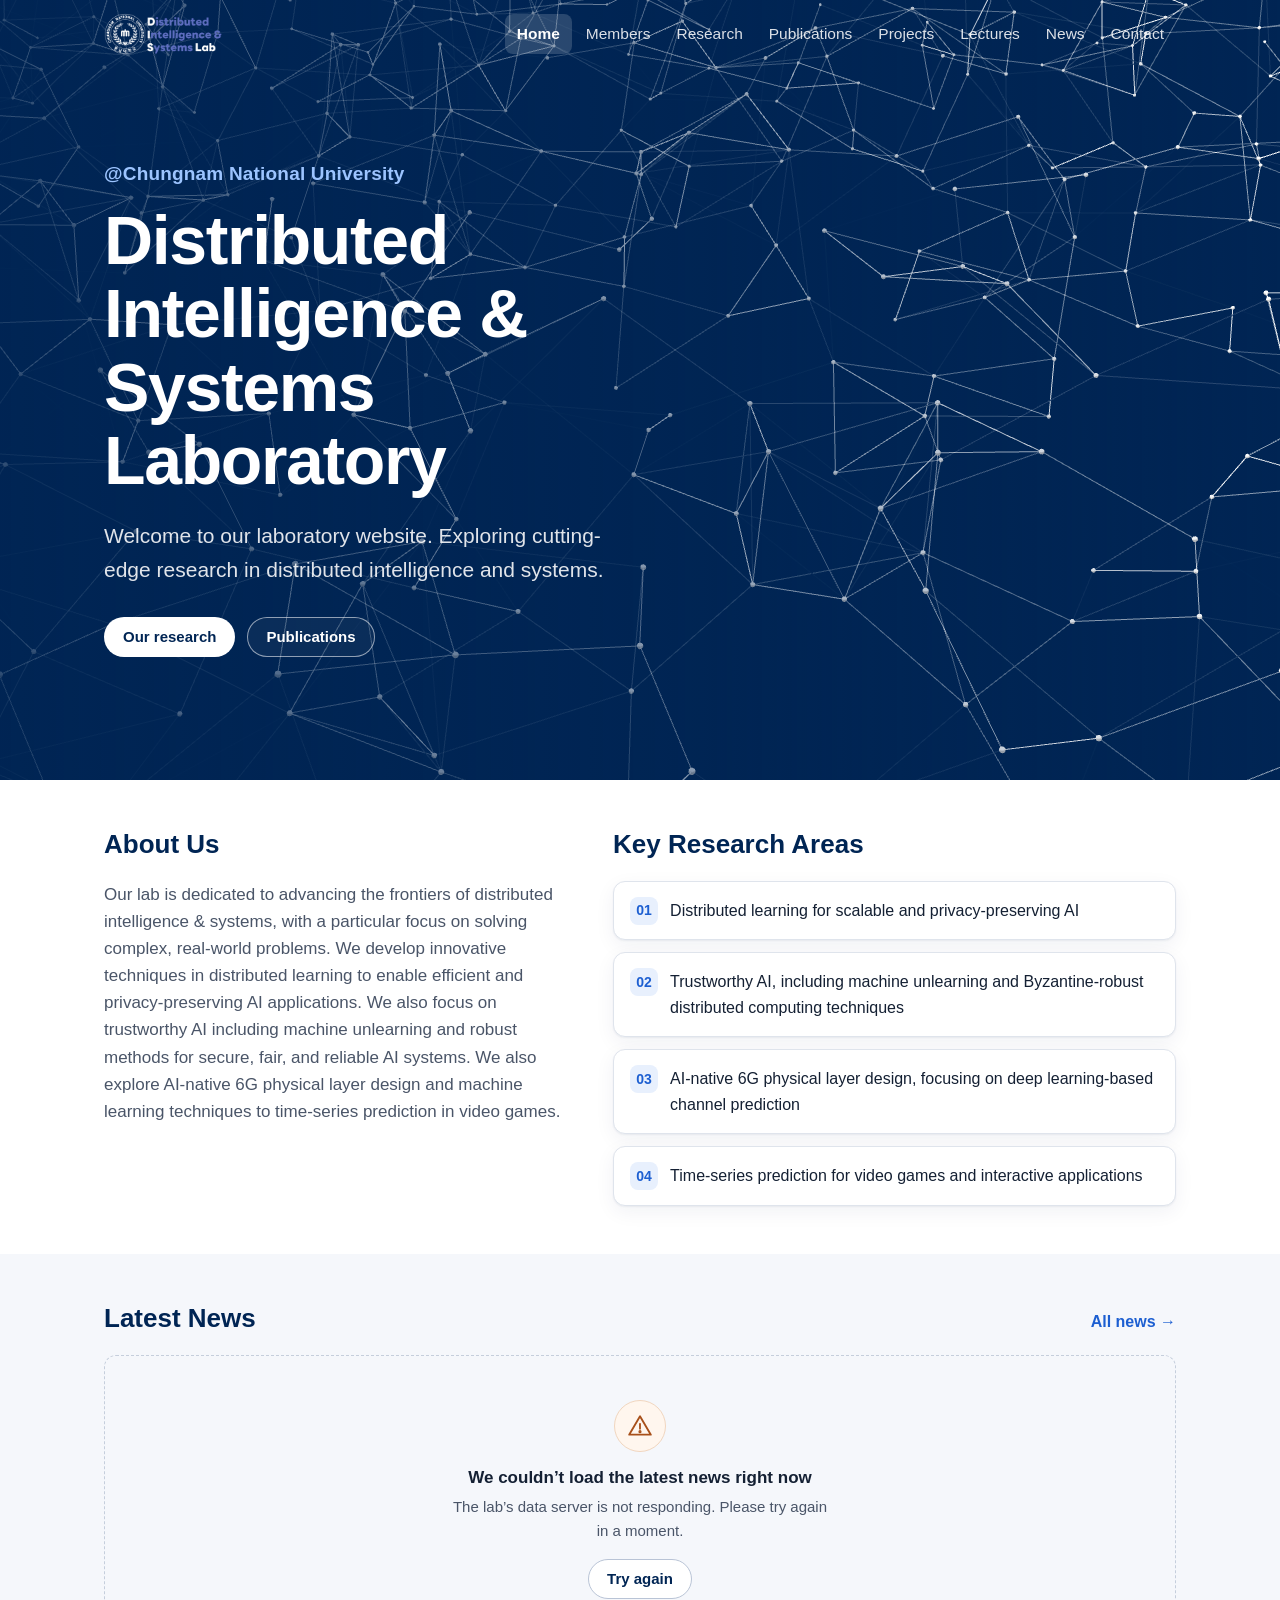
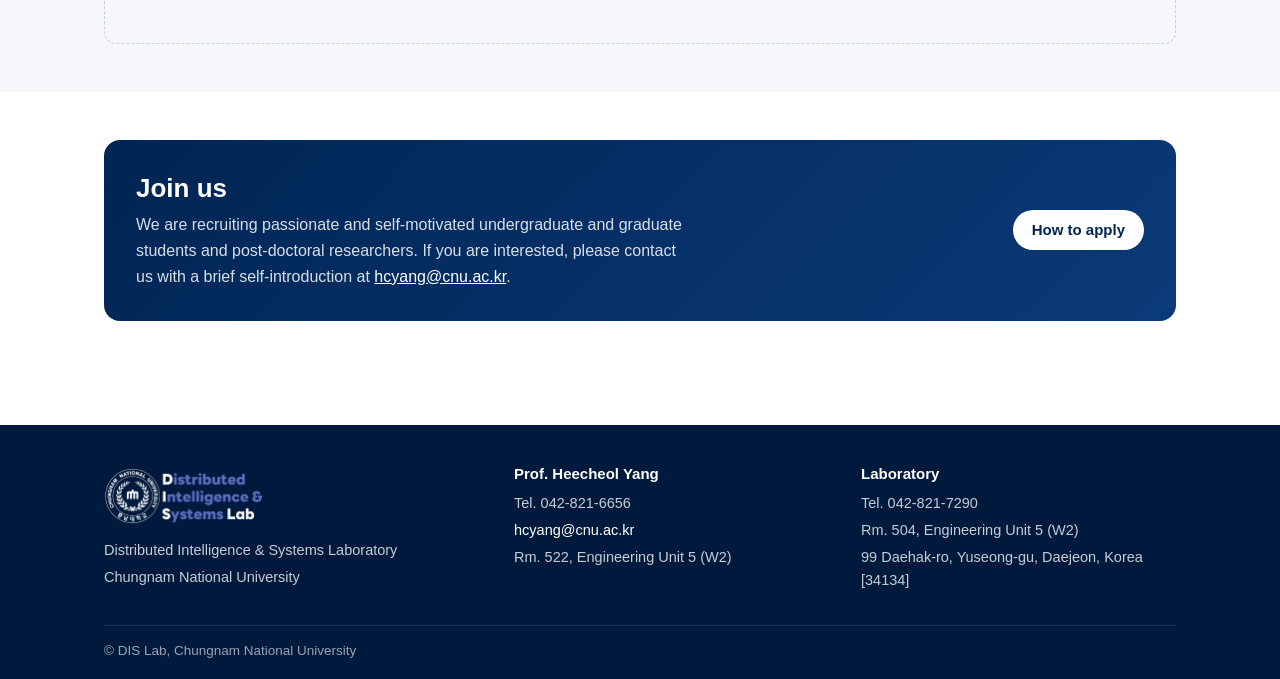
==== commit 1241e8b5: "Security: CSP on public pages (no inline scripts), admin frame guard, stricter URL sanitising, remov" ====
--- a/index.html
+++ b/index.html
@@ -3,6 +3,10 @@
 <head>
   <meta charset="UTF-8">
   <meta name="viewport" content="width=device-width, initial-scale=1.0">
+  <meta name="referrer" content="strict-origin-when-cross-origin">
+  <!-- No inline scripts or style attributes: page scripts live in assets/js/, styles in assets/css/site.css.
+       Local dev reads the API from 127.0.0.1 / localhost (see assets/js/config.js). -->
+  <meta http-equiv="Content-Security-Policy" content="default-src 'none'; script-src 'self'; style-src 'self' https://fonts.googleapis.com; font-src https://fonts.gstatic.com; img-src 'self' https: data:; connect-src https://api.dnclab.dev http://127.0.0.1:* http://localhost:*; object-src 'none'; base-uri 'none'; form-action 'none'">
   <title>Distributed Intelligence &amp; Systems Laboratory</title>
   <meta name="description" content="Distributed Intelligence &amp; Systems Laboratory at Chungnam National University: research in distributed learning, trustworthy AI and AI-native 6G.">
   <meta property="og:type" content="website">
@@ -113,53 +117,6 @@
   </footer>
   <script src="assets/js/config.js"></script>
   <script src="assets/js/site.js"></script>
-  <script>
-    DISLAB.load({
-      target: 'homeNews',
-      paths: ['/api/news'],
-      label: 'the latest news',
-      skeletonCount: 2,
-      render: function (news) {
-        var el = document.getElementById('homeNews');
-        var items = DISLAB.sortNews(news).slice(0, 3);
-        el.innerHTML = items.length
-          ? '<ul class="news-list">' + items.map(DISLAB.newsItemHTML).join('') + '</ul>'
-          : DISLAB.emptyHTML('No news yet', 'Announcements will appear here.');
-      }
-    });
-
-    /* Animated network background: purely decorative, loaded after the content
-       and skipped when the visitor prefers reduced motion or WebGL is missing. */
-    (function () {
-      var reduce = window.matchMedia && window.matchMedia('(prefers-reduced-motion: reduce)').matches;
-      if (reduce) { return; }
-      function add(src, next) {
-        var s = document.createElement('script');
-        s.src = src; s.onload = next;
-        document.body.appendChild(s);
-      }
-      window.addEventListener('load', function () {
-        add('three.min.js', function () {
-          add('dist/vanta.net.min.js', function () {
-            try {
-              VANTA.NET({
-                el: '#hero-bg',
-                mouseControls: true,
-                touchControls: true,
-                gyroControls: false,
-                minHeight: 200.0,
-                minWidth: 200.0,
-                scale: 1.0,
-                scaleMobile: 1.0,
-                color: 0xffffff,
-                backgroundColor: 0x002554,
-                points: 20
-              });
-            } catch (e) { /* the plain navy hero remains */ }
-          });
-        });
-      });
-    })();
-  </script>
+  <script src="assets/js/home.js"></script>
 </body>
 </html>
--- a/assets/css/site.css
+++ b/assets/css/site.css
@@ -293,20 +293,21 @@
 .info-card ul { margin: 0; padding-left: 18px; color: var(--ink-soft); font-size: 15px; }
 .info-card li { margin: 5px 0; }
 
-.people { display: grid; grid-template-columns: repeat(auto-fill, minmax(210px, 1fr)); gap: 16px; }
+.people { list-style: none; margin: 0; padding: 0; display: grid; grid-template-columns: repeat(auto-fill, minmax(210px, 1fr)); gap: 16px; }
 .person { padding: 18px; text-align: center; }
 .person-photo, .avatar-fallback.person-photo {
-  width: 132px; height: 132px; border-radius: 50%; object-fit: cover; object-position: top;
+  width: 140px; height: auto; aspect-ratio: 7 / 9; border-radius: 12px; object-fit: cover; object-position: top;
   margin: 0 auto 12px; display: block; background: var(--surface-alt); border: 1px solid var(--line);
 }
 .avatar-fallback { display: grid !important; place-items: center; font-weight: 700; font-size: 36px; color: var(--navy); background: var(--accent-soft); }
 .avatar-fallback.prof-photo { font-size: 56px; }
 .person h3 { font-size: 17px; color: var(--ink); }
 .person-links { display: flex; justify-content: center; gap: 8px; margin-top: 10px; flex-wrap: wrap; }
-.person-links a {
+.person-links a, .person-links span {
   display: inline-flex; align-items: center; gap: 6px; font-size: 13.5px; font-weight: 600;
   color: var(--navy); border: 1px solid var(--line); border-radius: 999px; padding: 5px 12px;
 }
+.person-links span.is-disabled { cursor: default; }
 .person-links a:hover { background: var(--accent-soft); border-color: var(--accent); text-decoration: none; }
 .person-links svg { width: 15px; height: 15px; fill: none; stroke: currentColor; stroke-width: 1.8; stroke-linecap: round; stroke-linejoin: round; }
 .person-email { font-size: 13.5px; color: var(--ink-faint); margin: 2px 0 0; overflow-wrap: anywhere; word-break: normal; }
@@ -321,7 +322,7 @@
 @media (max-width: 480px) {
   .people { grid-template-columns: repeat(2, minmax(0, 1fr)); gap: 12px; }
   .person { padding: 14px 10px; }
-  .person-photo, .avatar-fallback.person-photo { width: 96px; height: 96px; }
+  .person-photo, .avatar-fallback.person-photo { width: 104px; }
   .person-email { display: none; }
 }
 
@@ -366,6 +367,7 @@
 .contact-card { padding: 22px; }
 .contact-card h3 { font-size: 18px; margin-bottom: 12px; }
 .contact-card .contact-lines { margin-bottom: 0; }
+.contact-note { margin-top: 16px; color: var(--ink-faint); font-size: 14.5px; }
 @media (max-width: 480px) {
   .steps li { padding: 66px 18px 18px; }
   .steps li::before { left: 18px; top: 16px; }
@@ -405,6 +407,7 @@
 }
 .year-heading .count { font-size: 14px; font-weight: 600; color: var(--ink-faint); }
 .pub-list { list-style: none; margin: 0; padding: 0; }
+.pub-empty { margin-top: 20px; }
 .pub { padding: 18px 0; border-bottom: 1px solid var(--line); }
 .pub-meta { display: flex; flex-wrap: wrap; align-items: center; gap: 8px; margin-bottom: 6px; font-size: 13px; color: var(--ink-faint); font-weight: 600; }
 .pub-title { font-size: 18px; font-weight: 700; color: var(--ink); line-height: 1.35; }
